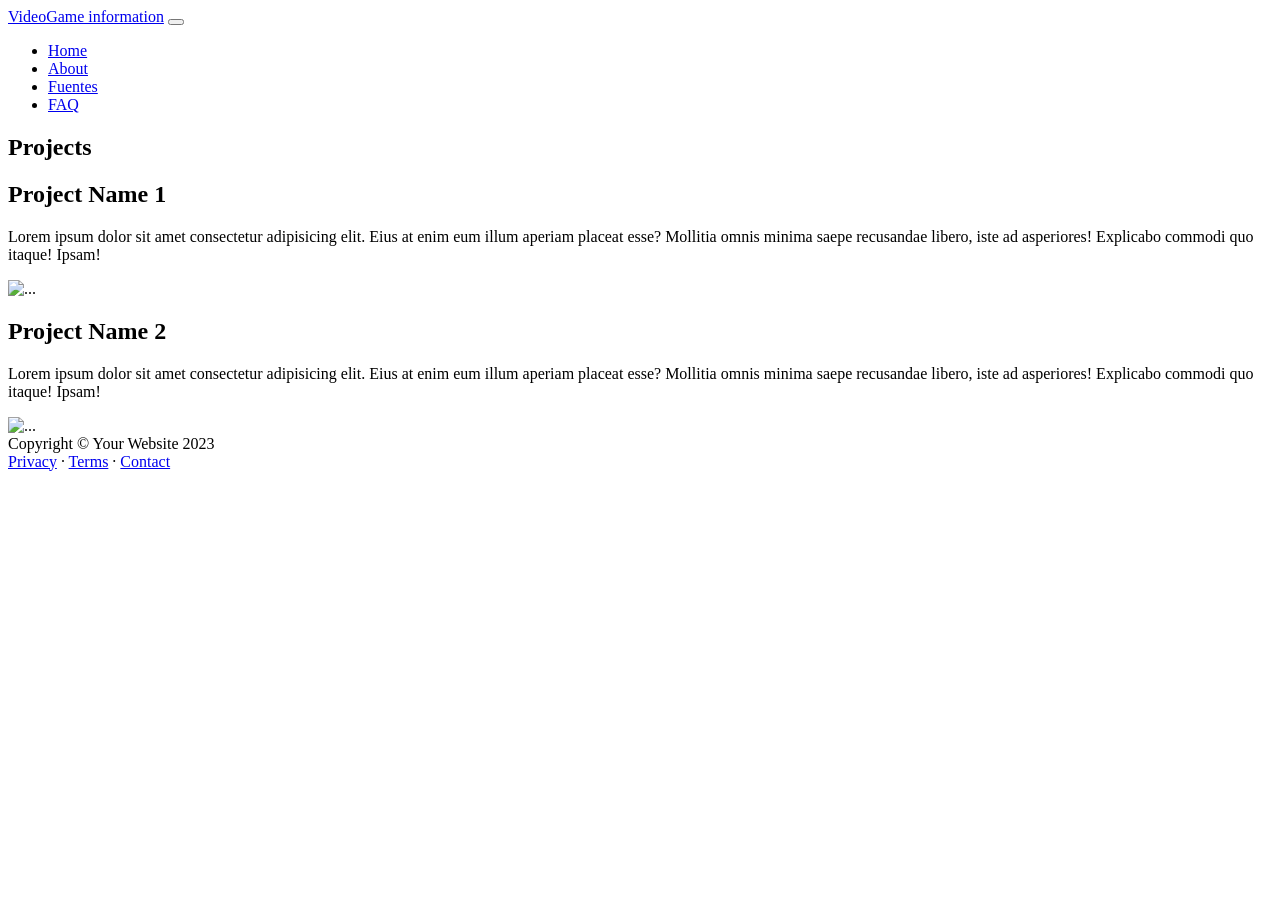
==== about.html @ bad3d862 "first commit" ====
<!DOCTYPE html>
<html lang="en">
    <head>
        <meta charset="utf-8" />
        <meta name="viewport" content="width=device-width, initial-scale=1, shrink-to-fit=no" />
        <meta name="description" content="" />
        <meta name="author" content="" />
        <title>VideoGame information | News</title>
        <!-- Favicon-->
        <link rel="icon" type="image/x-icon" href="assets/favicon.ico" />
        <!-- Custom Google font-->
        <link rel="preconnect" href="https://fonts.googleapis.com" />
        <link rel="preconnect" href="https://fonts.gstatic.com" crossorigin />
        <link href="https://fonts.googleapis.com/css2?family=Plus+Jakarta+Sans:wght@100;200;300;400;500;600;700;800;900&amp;display=swap" rel="stylesheet" />
        <!-- Bootstrap icons-->
        <link href="https://cdn.jsdelivr.net/npm/bootstrap-icons@1.8.1/font/bootstrap-icons.css" rel="stylesheet" />
        <!-- Core theme CSS (includes Bootstrap)-->
        <link href="css/styles.css" rel="stylesheet" />
    </head>
    <body class="d-flex flex-column h-100">
        <main class="flex-shrink-0">
            <!-- Navigation-->
            <nav class="navbar navbar-expand-lg navbar-light bg-white py-3">
                <div class="container px-5">
                    <a class="navbar-brand" href="index.html"><span class="fw-bolder text-primary">VideoGame information</span></a>
                    <button class="navbar-toggler" type="button" data-bs-toggle="collapse" data-bs-target="#navbarSupportedContent" aria-controls="navbarSupportedContent" aria-expanded="false" aria-label="Toggle navigation"><span class="navbar-toggler-icon"></span></button>
                    <div class="collapse navbar-collapse" id="navbarSupportedContent">
                        <ul class="navbar-nav ms-auto mb-2 mb-lg-0 small fw-bolder">
                            <li class="nav-item"><a class="nav-link" href="index.html">Home</a></li>
                            <li class="nav-item"><a class="nav-link" href="About.html">About</a></li>
                            <li class="nav-item"><a class="nav-link" href="fuentes.html">Fuentes</a></li>
                            <li class="nav-item"><a class="nav-link" href="FAQ.html">FAQ</a></li>
                        </ul>
                    </div>
                </div>
            </nav>
            <!-- Projects Section-->
            <section class="py-5">
                <div class="container px-5 mb-5">
                    <div class="text-center mb-5">
                        <h1 class="display-5 fw-bolder mb-0"><span class="text-gradient d-inline">Projects</span></h1>
                    </div>
                    <div class="row gx-5 justify-content-center">
                        <div class="col-lg-11 col-xl-9 col-xxl-8">
                            <!-- Project Card 1-->
                            <div class="card overflow-hidden shadow rounded-4 border-0 mb-5">
                                <div class="card-body p-0">
                                    <div class="d-flex align-items-center">
                                        <div class="p-5">
                                            <h2 class="fw-bolder">Project Name 1</h2>
                                            <p>Lorem ipsum dolor sit amet consectetur adipisicing elit. Eius at enim eum illum aperiam placeat esse? Mollitia omnis minima saepe recusandae libero, iste ad asperiores! Explicabo commodi quo itaque! Ipsam!</p>
                                        </div>
                                        <img class="img-fluid" src="https://dummyimage.com/300x400/343a40/6c757d" alt="..." />
                                    </div>
                                </div>
                            </div>
                            <!-- Project Card 2-->
                            <div class="card overflow-hidden shadow rounded-4 border-0">
                                <div class="card-body p-0">
                                    <div class="d-flex align-items-center">
                                        <div class="p-5">
                                            <h2 class="fw-bolder">Project Name 2</h2>
                                            <p>Lorem ipsum dolor sit amet consectetur adipisicing elit. Eius at enim eum illum aperiam placeat esse? Mollitia omnis minima saepe recusandae libero, iste ad asperiores! Explicabo commodi quo itaque! Ipsam!</p>
                                        </div>
                                        <img class="img-fluid" src="https://dummyimage.com/300x400/343a40/6c757d" alt="..." />
                                    </div>
                                </div>
                            </div>
                        </div>
                    </div>
                </div>
            </section>
        </main>
        <!-- Footer-->
        <footer class="bg-white py-4 mt-auto">
            <div class="container px-5">
                <div class="row align-items-center justify-content-between flex-column flex-sm-row">
                    <div class="col-auto"><div class="small m-0">Copyright &copy; Your Website 2023</div></div>
                    <div class="col-auto">
                        <a class="small" href="#!">Privacy</a>
                        <span class="mx-1">&middot;</span>
                        <a class="small" href="#!">Terms</a>
                        <span class="mx-1">&middot;</span>
                        <a class="small" href="#!">Contact</a>
                    </div>
                </div>
            </div>
        </footer>
        <!-- Bootstrap core JS-->
        <script src="https://cdn.jsdelivr.net/npm/bootstrap@5.2.3/dist/js/bootstrap.bundle.min.js"></script>
        <!-- Core theme JS-->
        <script src="js/scripts.js"></script>
    </body>
</html>
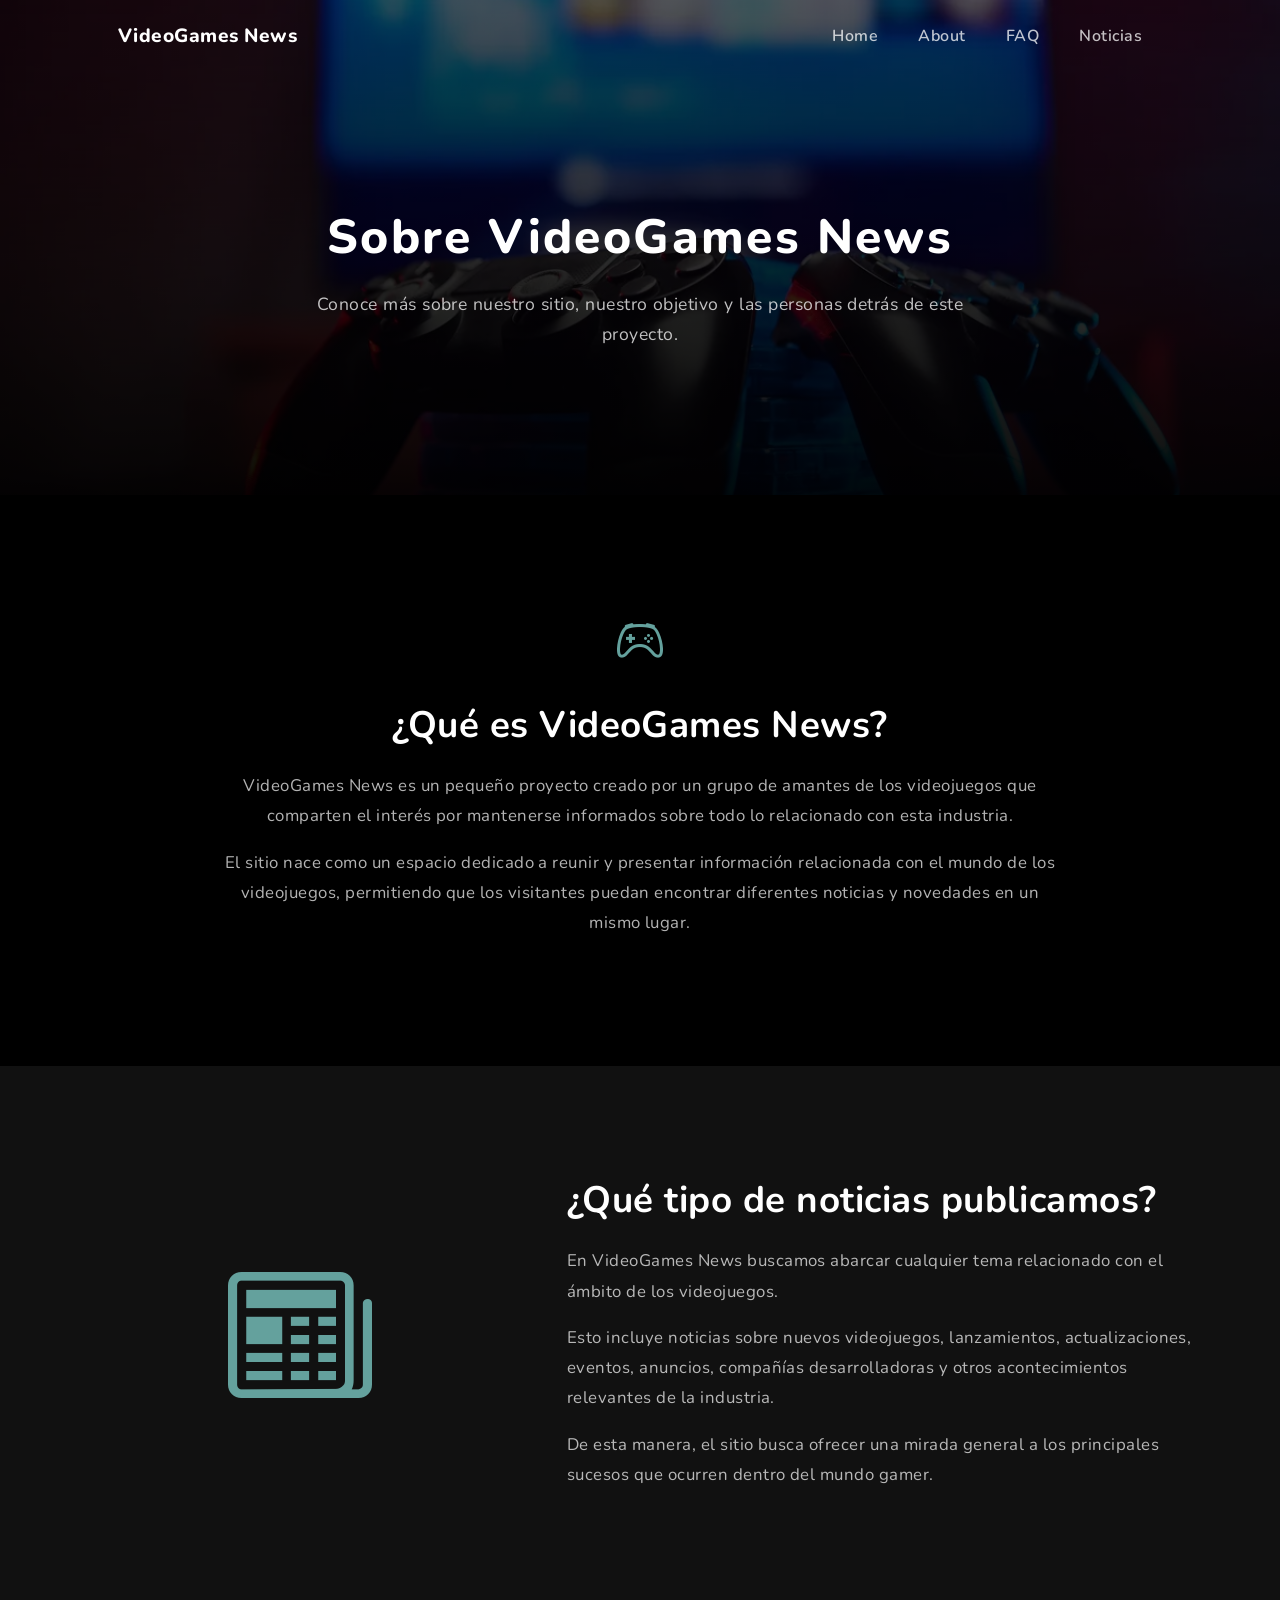
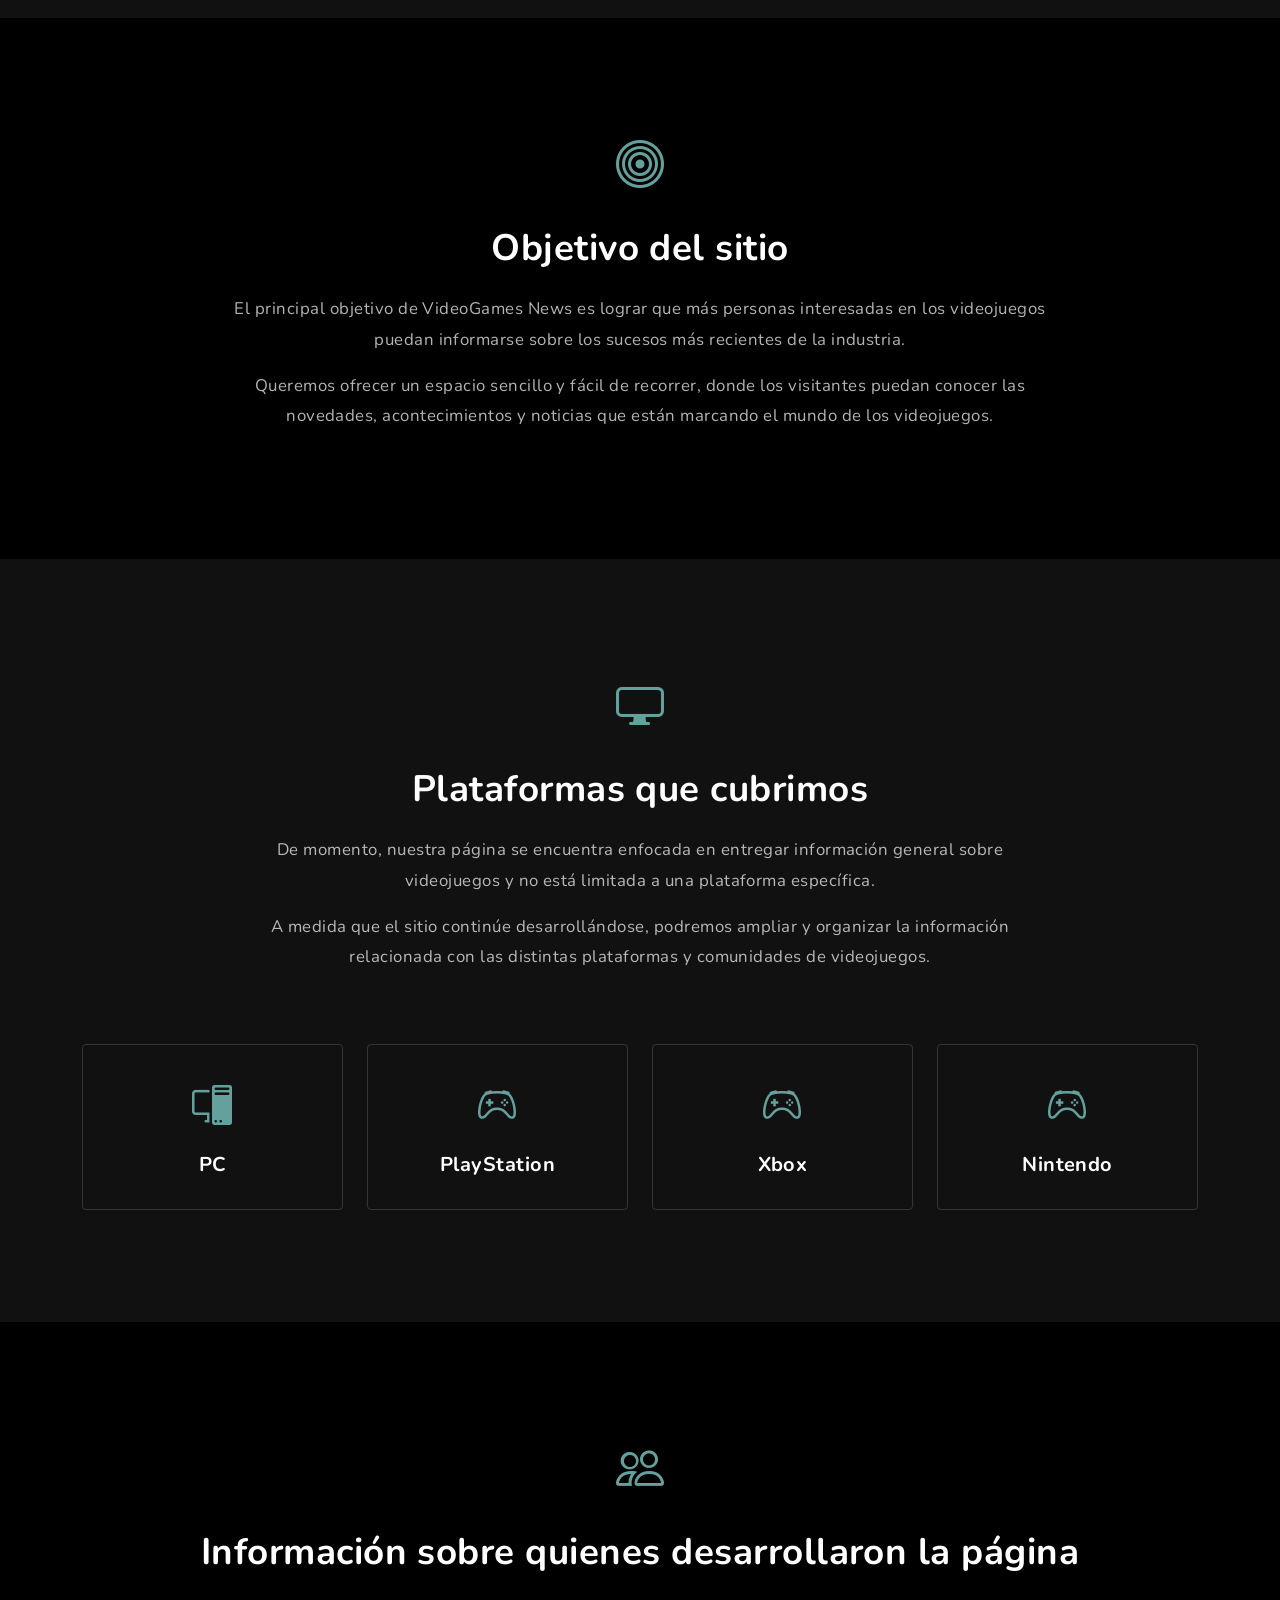
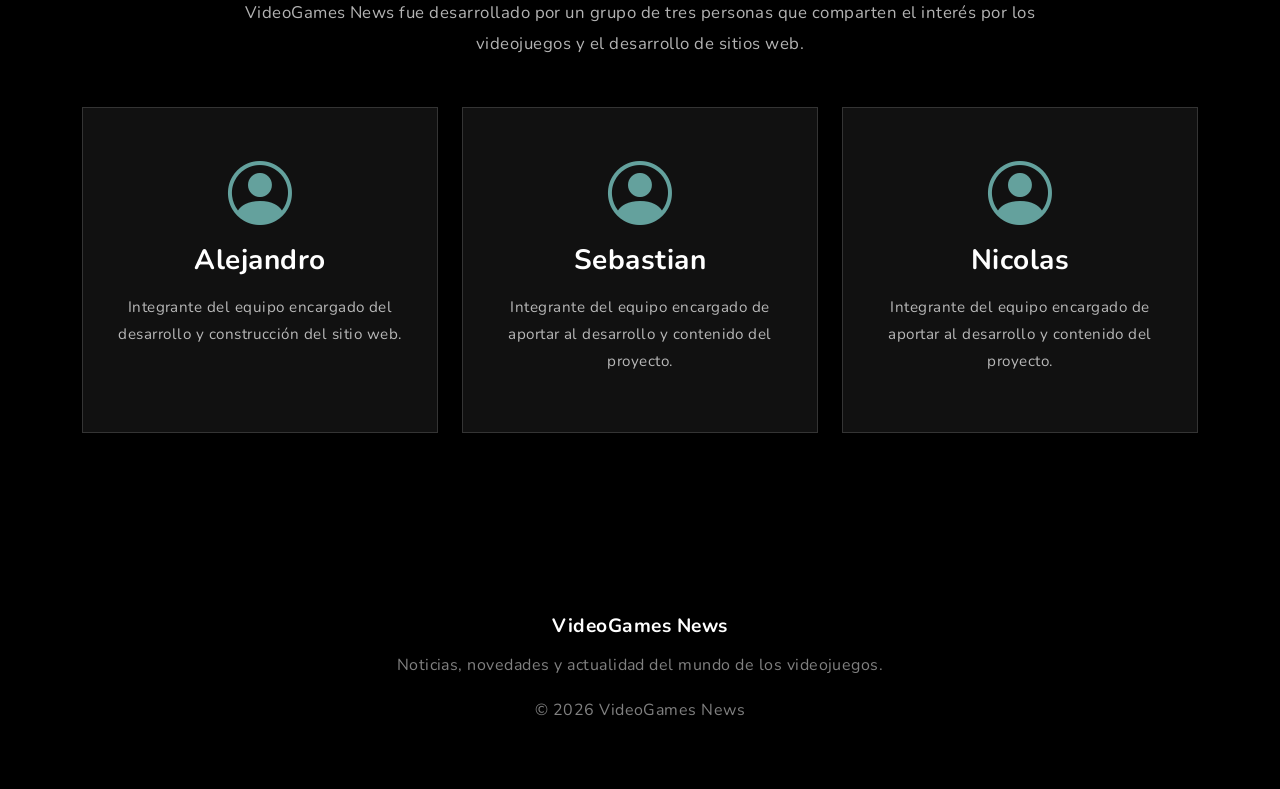
==== commit 40091c59: "wenas" ====
--- a/about.html
+++ b/about.html
@@ -1,94 +1,370 @@
 <!DOCTYPE html>
-<html lang="en">
-    <head>
-        <meta charset="utf-8" />
-        <meta name="viewport" content="width=device-width, initial-scale=1, shrink-to-fit=no" />
-        <meta name="description" content="" />
-        <meta name="author" content="" />
-        <title>VideoGame information | News</title>
-        <!-- Favicon-->
-        <link rel="icon" type="image/x-icon" href="assets/favicon.ico" />
-        <!-- Custom Google font-->
-        <link rel="preconnect" href="https://fonts.googleapis.com" />
-        <link rel="preconnect" href="https://fonts.gstatic.com" crossorigin />
-        <link href="https://fonts.googleapis.com/css2?family=Plus+Jakarta+Sans:wght@100;200;300;400;500;600;700;800;900&amp;display=swap" rel="stylesheet" />
-        <!-- Bootstrap icons-->
-        <link href="https://cdn.jsdelivr.net/npm/bootstrap-icons@1.8.1/font/bootstrap-icons.css" rel="stylesheet" />
-        <!-- Core theme CSS (includes Bootstrap)-->
-        <link href="css/styles.css" rel="stylesheet" />
-    </head>
-    <body class="d-flex flex-column h-100">
-        <main class="flex-shrink-0">
-            <!-- Navigation-->
-            <nav class="navbar navbar-expand-lg navbar-light bg-white py-3">
-                <div class="container px-5">
-                    <a class="navbar-brand" href="index.html"><span class="fw-bolder text-primary">VideoGame information</span></a>
-                    <button class="navbar-toggler" type="button" data-bs-toggle="collapse" data-bs-target="#navbarSupportedContent" aria-controls="navbarSupportedContent" aria-expanded="false" aria-label="Toggle navigation"><span class="navbar-toggler-icon"></span></button>
-                    <div class="collapse navbar-collapse" id="navbarSupportedContent">
-                        <ul class="navbar-nav ms-auto mb-2 mb-lg-0 small fw-bolder">
-                            <li class="nav-item"><a class="nav-link" href="index.html">Home</a></li>
-                            <li class="nav-item"><a class="nav-link" href="About.html">About</a></li>
-                            <li class="nav-item"><a class="nav-link" href="fuentes.html">Fuentes</a></li>
-                            <li class="nav-item"><a class="nav-link" href="FAQ.html">FAQ</a></li>
-                        </ul>
-                    </div>
-                </div>
-            </nav>
-            <!-- Projects Section-->
-            <section class="py-5">
-                <div class="container px-5 mb-5">
-                    <div class="text-center mb-5">
-                        <h1 class="display-5 fw-bolder mb-0"><span class="text-gradient d-inline">Projects</span></h1>
-                    </div>
-                    <div class="row gx-5 justify-content-center">
-                        <div class="col-lg-11 col-xl-9 col-xxl-8">
-                            <!-- Project Card 1-->
-                            <div class="card overflow-hidden shadow rounded-4 border-0 mb-5">
-                                <div class="card-body p-0">
-                                    <div class="d-flex align-items-center">
-                                        <div class="p-5">
-                                            <h2 class="fw-bolder">Project Name 1</h2>
-                                            <p>Lorem ipsum dolor sit amet consectetur adipisicing elit. Eius at enim eum illum aperiam placeat esse? Mollitia omnis minima saepe recusandae libero, iste ad asperiores! Explicabo commodi quo itaque! Ipsam!</p>
-                                        </div>
-                                        <img class="img-fluid" src="https://dummyimage.com/300x400/343a40/6c757d" alt="..." />
-                                    </div>
-                                </div>
-                            </div>
-                            <!-- Project Card 2-->
-                            <div class="card overflow-hidden shadow rounded-4 border-0">
-                                <div class="card-body p-0">
-                                    <div class="d-flex align-items-center">
-                                        <div class="p-5">
-                                            <h2 class="fw-bolder">Project Name 2</h2>
-                                            <p>Lorem ipsum dolor sit amet consectetur adipisicing elit. Eius at enim eum illum aperiam placeat esse? Mollitia omnis minima saepe recusandae libero, iste ad asperiores! Explicabo commodi quo itaque! Ipsam!</p>
-                                        </div>
-                                        <img class="img-fluid" src="https://dummyimage.com/300x400/343a40/6c757d" alt="..." />
-                                    </div>
-                                </div>
-                            </div>
-                        </div>
-                    </div>
-                </div>
-            </section>
-        </main>
-        <!-- Footer-->
-        <footer class="bg-white py-4 mt-auto">
-            <div class="container px-5">
-                <div class="row align-items-center justify-content-between flex-column flex-sm-row">
-                    <div class="col-auto"><div class="small m-0">Copyright &copy; Your Website 2023</div></div>
-                    <div class="col-auto">
-                        <a class="small" href="#!">Privacy</a>
-                        <span class="mx-1">&middot;</span>
-                        <a class="small" href="#!">Terms</a>
-                        <span class="mx-1">&middot;</span>
-                        <a class="small" href="#!">Contact</a>
-                    </div>
-                </div>
-            </div>
-        </footer>
-        <!-- Bootstrap core JS-->
-        <script src="https://cdn.jsdelivr.net/npm/bootstrap@5.2.3/dist/js/bootstrap.bundle.min.js"></script>
-        <!-- Core theme JS-->
-        <script src="js/scripts.js"></script>
-    </body>
-</html>
+<html lang="es">
+<head>
+    <meta charset="utf-8" />
+    <meta name="viewport" content="width=device-width, initial-scale=1, shrink-to-fit=no" />
+
+    <meta name="description" content="VideoGames News - Noticias, novedades y actualidad del mundo de los videojuegos." />
+    <meta name="author" content="VideoGames News" />
+
+    <title>VideoGames News</title>
+
+    <link rel="icon" type="image/x-icon" href="assets/favicon.ico" />
+
+    <!-- Google Fonts -->
+    <link href="https://fonts.googleapis.com/css2?family=Nunito:wght@400;600;700;800&display=swap" rel="stylesheet">
+
+    <!-- Bootstrap Icons -->
+    <link href="https://cdn.jsdelivr.net/npm/bootstrap-icons@1.11.3/font/bootstrap-icons.css" rel="stylesheet">
+
+    <!-- Bootstrap -->
+    <link href="https://cdn.jsdelivr.net/npm/bootstrap@5.2.3/dist/css/bootstrap.min.css" rel="stylesheet">
+
+    <!-- CSS propio -->
+    <link href="css/styles.css" rel="stylesheet" />
+</head>
+
+<body id="page-top" class="d-flex flex-column h-100">
+
+    <!-- NAVBAR -->
+    <nav class="navbar navbar-expand-lg fixed-top" id="mainNav">
+        <div class="container px-4 px-lg-5">
+
+            <a class="navbar-brand" href="index.html">
+                VideoGames News
+            </a>
+
+            <button class="navbar-toggler" 
+                    type="button" 
+                    data-bs-toggle="collapse" 
+                    data-bs-target="#navbarResponsive"
+                    aria-controls="navbarResponsive" 
+                    aria-expanded="false" 
+                    aria-label="Toggle navigation">
+                <i class="bi bi-list"></i>
+            </button>
+
+            <div class="collapse navbar-collapse" id="navbarResponsive">
+                <ul class="navbar-nav ms-auto">
+
+                    <li class="nav-item">
+                        <a class="nav-link" href="index.html">Home</a>
+                    </li>
+
+                    <li class="nav-item">
+                        <a class="nav-link" href="about.html">About</a>
+                    </li>
+
+                    <li class="nav-item">
+                        <a class="nav-link" href="faq.html">FAQ</a>
+                    </li>
+
+                    <li class="nav-item">
+                        <a class="nav-link" href="noticias.html">Noticias</a>
+                    </li>
+
+                </ul>
+            </div>
+        </div>
+    </nav>
+
+
+    <!-- ENCABEZADO -->
+    <header class="about-header">
+
+        <div class="container text-center">
+
+            <h1>Sobre VideoGames News</h1>
+
+            <p>
+                Conoce más sobre nuestro sitio, nuestro objetivo
+                y las personas detrás de este proyecto.
+            </p>
+
+        </div>
+
+    </header>
+
+
+    <!-- QUÉ ES VIDEOGAMES NEWS -->
+    <section class="about-info-section">
+
+        <div class="container">
+
+            <div class="row justify-content-center">
+
+                <div class="col-lg-9 text-center">
+
+                    <i class="bi bi-controller about-icon"></i>
+
+                    <h2>¿Qué es VideoGames News?</h2>
+
+                    <p>
+                        VideoGames News es un pequeño proyecto creado por un grupo
+                        de amantes de los videojuegos que comparten el interés por
+                        mantenerse informados sobre todo lo relacionado con esta
+                        industria.
+                    </p>
+
+                    <p>
+                        El sitio nace como un espacio dedicado a reunir y presentar
+                        información relacionada con el mundo de los videojuegos,
+                        permitiendo que los visitantes puedan encontrar diferentes
+                        noticias y novedades en un mismo lugar.
+                    </p>
+
+                </div>
+
+            </div>
+
+        </div>
+
+    </section>
+
+
+    <!-- TIPO DE NOTICIAS -->
+    <section class="about-dark-section">
+
+        <div class="container">
+
+            <div class="row align-items-center g-5">
+
+                <div class="col-lg-5 text-center">
+
+                    <i class="bi bi-newspaper about-big-icon"></i>
+
+                </div>
+
+                <div class="col-lg-7">
+
+                    <h2>¿Qué tipo de noticias publicamos?</h2>
+
+                    <p>
+                        En VideoGames News buscamos abarcar cualquier tema
+                        relacionado con el ámbito de los videojuegos.
+                    </p>
+
+                    <p>
+                        Esto incluye noticias sobre nuevos videojuegos,
+                        lanzamientos, actualizaciones, eventos, anuncios,
+                        compañías desarrolladoras y otros acontecimientos
+                        relevantes de la industria.
+                    </p>
+
+                    <p>
+                        De esta manera, el sitio busca ofrecer una mirada
+                        general a los principales sucesos que ocurren dentro
+                        del mundo gamer.
+                    </p>
+
+                </div>
+
+            </div>
+
+        </div>
+
+    </section>
+
+
+    <!-- OBJETIVO -->
+    <section class="about-info-section">
+
+        <div class="container">
+
+            <div class="row justify-content-center">
+
+                <div class="col-lg-9 text-center">
+
+                    <i class="bi bi-bullseye about-icon"></i>
+
+                    <h2>Objetivo del sitio</h2>
+
+                    <p>
+                        El principal objetivo de VideoGames News es lograr que
+                        más personas interesadas en los videojuegos puedan
+                        informarse sobre los sucesos más recientes de la industria.
+                    </p>
+
+                    <p>
+                        Queremos ofrecer un espacio sencillo y fácil de recorrer,
+                        donde los visitantes puedan conocer las novedades,
+                        acontecimientos y noticias que están marcando el mundo
+                        de los videojuegos.
+                    </p>
+
+                </div>
+
+            </div>
+
+        </div>
+
+    </section>
+
+
+    <!-- PLATAFORMAS -->
+    <section class="about-dark-section">
+
+        <div class="container text-center">
+
+            <i class="bi bi-display about-icon"></i>
+
+            <h2>Plataformas que cubrimos</h2>
+
+            <p class="about-platform-text">
+                De momento, nuestra página se encuentra enfocada en entregar
+                información general sobre videojuegos y no está limitada a una
+                plataforma específica.
+            </p>
+
+            <p class="about-platform-text">
+                A medida que el sitio continúe desarrollándose, podremos ampliar
+                y organizar la información relacionada con las distintas
+                plataformas y comunidades de videojuegos.
+            </p>
+
+            <div class="row mt-5 g-4">
+
+                <div class="col-md-3">
+                    <div class="platform-box">
+                        <i class="bi bi-pc-display"></i>
+                        <h5>PC</h5>
+                    </div>
+                </div>
+
+                <div class="col-md-3">
+                    <div class="platform-box">
+                        <i class="bi bi-controller"></i>
+                        <h5>PlayStation</h5>
+                    </div>
+                </div>
+
+                <div class="col-md-3">
+                    <div class="platform-box">
+                        <i class="bi bi-controller"></i>
+                        <h5>Xbox</h5>
+                    </div>
+                </div>
+
+                <div class="col-md-3">
+                    <div class="platform-box">
+                        <i class="bi bi-controller"></i>
+                        <h5>Nintendo</h5>
+                    </div>
+                </div>
+
+            </div>
+
+        </div>
+
+    </section>
+
+
+    <!-- DESARROLLADORES -->
+    <section class="about-team-section">
+
+        <div class="container text-center">
+
+            <i class="bi bi-people about-icon"></i>
+
+            <h2>Información sobre quienes desarrollaron la página</h2>
+
+            <p class="team-description">
+                VideoGames News fue desarrollado por un grupo de tres personas
+                que comparten el interés por los videojuegos y el desarrollo
+                de sitios web.
+            </p>
+
+            <div class="row justify-content-center g-4 mt-4">
+
+                <!-- ALEJANDRO -->
+                <div class="col-md-4">
+
+                    <div class="team-card">
+
+                        <i class="bi bi-person-circle"></i>
+
+                        <h3>Alejandro</h3>
+
+                        <p>
+                            Integrante del equipo encargado del desarrollo
+                            y construcción del sitio web.
+                        </p>
+
+                    </div>
+
+                </div>
+
+
+                <!-- SEBASTIAN -->
+                <div class="col-md-4">
+
+                    <div class="team-card">
+
+                        <i class="bi bi-person-circle"></i>
+
+                        <h3>Sebastian</h3>
+
+                        <p>
+                            Integrante del equipo encargado de aportar
+                            al desarrollo y contenido del proyecto.
+                        </p>
+
+                    </div>
+
+                </div>
+
+
+                <!-- NICOLAS -->
+                <div class="col-md-4">
+
+                    <div class="team-card">
+
+                        <i class="bi bi-person-circle"></i>
+
+                        <h3>Nicolas</h3>
+
+                        <p>
+                            Integrante del equipo encargado de aportar
+                            al desarrollo y contenido del proyecto.
+                        </p>
+
+                    </div>
+
+                </div>
+
+            </div>
+
+        </div>
+
+    </section>
+
+
+    <!-- FOOTER -->
+    <footer class="footer text-center">
+
+        <div class="container">
+
+            <strong>VideoGames News</strong>
+
+            <p class="text-white-50 mb-0 mt-2">
+                Noticias, novedades y actualidad del mundo de los videojuegos.
+            </p>
+
+            <p class="text-white-50 mt-3 mb-0">
+                © 2026 VideoGames News
+            </p>
+
+        </div>
+
+    </footer>
+
+
+    <!-- Bootstrap JS -->
+    <script src="https://cdn.jsdelivr.net/npm/bootstrap@5.2.3/dist/js/bootstrap.bundle.min.js"></script>
+
+    <!-- JavaScript propio -->
+    <script src="js/scripts.js"></script>
+
+</body>
+
+</html>
--- a/css/styles.css
+++ b/css/styles.css
@@ -0,0 +1,891 @@
+/* =========================================
+   VIDEOGAMES NEWS - ESTILOS PRINCIPALES
+   ========================================= */
+
+
+/* ---------- CONFIGURACIÓN GENERAL ---------- */
+
+html {
+    scroll-padding-top: 4.5rem;
+}
+
+body {
+    margin: 0;
+    font-family: "Nunito", sans-serif;
+    letter-spacing: 0.03em;
+    background-color: #000;
+}
+
+h1,
+h2,
+h3,
+h4,
+h5,
+h6 {
+    font-weight: 700;
+}
+
+a {
+    text-decoration: none;
+}
+
+
+/* =========================================
+   NAVBAR
+   ========================================= */
+
+#mainNav {
+    min-height: 3.5rem;
+    background-color: rgba(0, 0, 0, 0.9);
+    transition: background-color 0.3s ease-in-out;
+}
+
+#mainNav .navbar-brand {
+    color: #fff;
+    font-weight: 800;
+    font-size: 1.2rem;
+}
+
+#mainNav .navbar-toggler {
+    padding: 0.75rem;
+    color: #fff;
+    border: 1px solid rgba(255, 255, 255, 0.5);
+}
+
+#mainNav .navbar-toggler:focus {
+    outline: none;
+    box-shadow: none;
+}
+
+#mainNav .nav-link {
+    color: rgba(255, 255, 255, 0.75);
+    font-weight: 600;
+    padding: 1rem;
+    transition: color 0.2s ease-in-out;
+}
+
+#mainNav .nav-link:hover {
+    color: #fff;
+}
+
+#mainNav .nav-link.active {
+    color: #fff;
+}
+
+
+/* Navbar en pantallas grandes */
+
+@media (min-width: 992px) {
+
+    #mainNav {
+        padding-top: 0;
+        padding-bottom: 0;
+        background-color: transparent;
+    }
+
+    #mainNav .navbar-brand {
+        padding: 0.5rem 0;
+    }
+
+    #mainNav .nav-link {
+        padding: 1.5rem 1.25rem;
+    }
+
+    #mainNav.navbar-shrink {
+        background-color: #000;
+    }
+
+}
+
+
+/* =========================================
+   PORTADA / HERO
+   ========================================= */
+
+.masthead {
+    position: relative;
+    width: 100%;
+    min-height: 100vh;
+
+    display: flex;
+    align-items: center;
+    justify-content: center;
+
+    background:
+        linear-gradient(
+            to bottom,
+            rgba(0, 0, 0, 0.2) 0%,
+            rgba(0, 0, 0, 0.6) 70%,
+            #000 100%
+        ),
+        url("../assets/img/bg-masthead.jpg");
+
+    background-position: center;
+    background-repeat: no-repeat;
+    background-size: cover;
+}
+
+.masthead h1 {
+    font-size: 3rem;
+    line-height: 1.2;
+    letter-spacing: 0.35rem;
+    color: #fff;
+    font-weight: 800;
+}
+
+.masthead h2 {
+    max-width: 40rem;
+    font-size: 1.1rem;
+    line-height: 1.6;
+}
+
+@media (min-width: 768px) {
+
+    .masthead h1 {
+        font-size: 4.5rem;
+    }
+
+}
+
+@media (min-width: 992px) {
+
+    .masthead h1 {
+        font-size: 6rem;
+        letter-spacing: 0.6rem;
+    }
+
+    .masthead h2 {
+        font-size: 1.25rem;
+    }
+
+}
+
+
+/* =========================================
+   BOTONES
+   ========================================= */
+
+.btn {
+    padding: 1rem 1.8rem;
+    border: none;
+    border-radius: 0.25rem;
+
+    font-size: 0.85rem;
+    font-weight: 700;
+
+    text-transform: uppercase;
+    letter-spacing: 0.12rem;
+
+    box-shadow: 0 0.2rem 0.4rem rgba(0, 0, 0, 0.2);
+
+    transition: all 0.2s ease-in-out;
+}
+
+.btn:hover {
+    transform: translateY(-2px);
+}
+
+
+/* Color principal */
+
+.btn-primary {
+    background-color: #64a19d;
+    border-color: #64a19d;
+}
+
+.btn-primary:hover {
+    background-color: #4f8582;
+    border-color: #4f8582;
+}
+
+
+/* =========================================
+   SECCIÓN PRESENTACIÓN
+   ========================================= */
+
+.about-section {
+    padding: 8rem 0 6rem;
+
+    background:
+        linear-gradient(
+            to bottom,
+            #000 0%,
+            rgba(0, 0, 0, 0.95) 70%,
+            rgba(0, 0, 0, 0.85) 100%
+        );
+}
+
+.about-section h2 {
+    color: #fff;
+    font-size: 2rem;
+    margin-bottom: 1.5rem;
+}
+
+.about-section p {
+    margin-bottom: 0;
+    font-size: 1.05rem;
+    line-height: 1.8;
+}
+
+
+/* =========================================
+   SECCIÓN DE NOTICIAS
+   ========================================= */
+
+.projects-section {
+    position: relative;
+    padding: 7rem 0;
+
+    background:
+        linear-gradient(
+            rgba(0, 0, 0, 0.78),
+            rgba(0, 0, 0, 0.88)
+        ),
+        url("../assets/img/bg-noticias.jpg");
+
+    background-position: center;
+    background-repeat: no-repeat;
+    background-size: cover;
+    background-attachment: fixed;
+}
+
+.projects-section .section-title {
+    color: #fff;
+}
+
+
+.projects-section .text-muted {
+    color: rgba(255, 255, 255, 0.7) !important;
+}
+
+
+/* Tarjetas de noticias */
+
+.projects-section .project-text {
+    padding: 2.5rem;
+}
+
+.projects-section h4 {
+    font-size: 1.5rem;
+    margin-bottom: 1rem;
+}
+
+.projects-section p {
+    line-height: 1.7;
+}
+
+
+/* Imágenes de noticias */
+
+.projects-section img {
+    width: 100%;
+    height: 100%;
+    object-fit: cover;
+}
+
+
+/* En pantallas grandes */
+
+@media (min-width: 992px) {
+
+    .projects-section .project-text {
+        padding: 4rem;
+    }
+
+}
+
+
+/* =========================================
+   FOOTER
+   ========================================= */
+
+.footer {
+    padding: 4rem 0;
+    background-color: #000;
+}
+
+.footer strong {
+    color: #fff;
+    font-size: 1.2rem;
+}
+
+.footer {
+    line-height: 1.8;
+}
+
+
+/* =========================================
+   RESPONSIVE
+   ========================================= */
+
+@media (max-width: 767px) {
+
+    .masthead {
+        min-height: 90vh;
+    }
+
+    .masthead h1 {
+        font-size: 2.5rem;
+        letter-spacing: 0.2rem;
+    }
+
+    .masthead h2 {
+        font-size: 1rem;
+        padding: 0 1rem;
+    }
+
+    .about-section {
+        padding: 6rem 1rem 4rem;
+    }
+
+    .projects-section {
+        padding: 5rem 1rem;
+    }
+
+    .projects-section .project-text {
+        padding: 2rem;
+    }
+
+}
+/* =========================================
+   CATEGORÍAS
+   ========================================= */
+
+.categories-section {
+    padding: 7rem 0;
+    background-color: #111;
+    color: #fff;
+}
+
+.categories-section h2 {
+    font-size: 2.3rem;
+    margin-bottom: 1rem;
+}
+
+.categories-section p {
+    color: rgba(255, 255, 255, 0.6);
+}
+
+.category-item {
+    padding: 2rem 1rem;
+    border: 1px solid rgba(255, 255, 255, 0.15);
+    border-radius: 0.25rem;
+    transition: all 0.3s ease;
+}
+
+.category-item:hover {
+    transform: translateY(-5px);
+    background-color: rgba(255, 255, 255, 0.05);
+}
+
+.category-item i {
+    display: block;
+    font-size: 2.5rem;
+    margin-bottom: 1rem;
+}
+
+.category-item h5 {
+    margin: 0;
+    font-size: 1.1rem;
+}
+
+/* =========================================
+   ABOUT
+   ========================================= */
+
+.about-header {
+    min-height: 55vh;
+    padding-top: 9rem;
+    padding-bottom: 5rem;
+
+    display: flex;
+    align-items: center;
+    justify-content: center;
+
+    background:
+        linear-gradient(
+            rgba(0, 0, 0, 0.65),
+            rgba(0, 0, 0, 0.95)
+        ),
+        url("../assets/img/bg-masthead.jpg");
+
+    background-position: center;
+    background-size: cover;
+    background-repeat: no-repeat;
+
+    color: #fff;
+}
+
+.about-header h1 {
+    font-size: 3rem;
+    font-weight: 800;
+    letter-spacing: 0.15rem;
+    margin-bottom: 1.5rem;
+}
+
+.about-header p {
+    max-width: 700px;
+    margin: 0 auto;
+    color: rgba(255, 255, 255, 0.75);
+    font-size: 1.1rem;
+    line-height: 1.7;
+}
+
+
+/* SECCIONES CLARAS */
+
+.about-info-section {
+    padding: 7rem 0;
+    background-color: #000;
+    color: #fff;
+}
+
+.about-info-section h2,
+.about-dark-section h2,
+.about-team-section h2 {
+    font-size: 2.3rem;
+    margin-bottom: 1.5rem;
+    font-weight: 700;
+}
+
+.about-info-section p,
+.about-dark-section p,
+.about-team-section p {
+    color: rgba(255, 255, 255, 0.7);
+    line-height: 1.8;
+    font-size: 1.05rem;
+}
+
+
+/* ICONOS GRANDES */
+
+.about-icon {
+    display: inline-block;
+    font-size: 3rem;
+    margin-bottom: 1.5rem;
+    color: #64a19d;
+}
+
+.about-big-icon {
+    font-size: 9rem;
+    color: #64a19d;
+}
+
+
+/* SECCIONES OSCURAS */
+
+.about-dark-section {
+    padding: 7rem 0;
+    background-color: #111;
+    color: #fff;
+}
+
+
+/* PLATAFORMAS */
+
+.about-platform-text {
+    max-width: 800px;
+    margin-left: auto;
+    margin-right: auto;
+}
+
+.platform-box {
+    padding: 2rem 1rem;
+
+    border: 1px solid rgba(255, 255, 255, 0.15);
+    border-radius: 0.25rem;
+
+    transition: all 0.3s ease;
+}
+
+.platform-box:hover {
+    transform: translateY(-5px);
+    background-color: rgba(255, 255, 255, 0.05);
+}
+
+.platform-box i {
+    display: block;
+    font-size: 2.5rem;
+    margin-bottom: 1rem;
+    color: #64a19d;
+}
+
+.platform-box h5 {
+    margin: 0;
+}
+
+
+/* EQUIPO */
+
+.about-team-section {
+    padding: 7rem 0;
+    background-color: #000;
+    color: #fff;
+}
+
+.team-description {
+    max-width: 800px;
+    margin: 0 auto;
+}
+
+.team-card {
+    height: 100%;
+    padding: 2.5rem 2rem;
+
+    border: 1px solid rgba(255, 255, 255, 0.15);
+    background-color: #111;
+
+    transition: all 0.3s ease;
+}
+
+.team-card:hover {
+    transform: translateY(-5px);
+    border-color: rgba(100, 161, 157, 0.6);
+}
+
+.team-card > i {
+    font-size: 4rem;
+    color: #64a19d;
+    margin-bottom: 1.5rem;
+}
+
+.team-card h3 {
+    margin-bottom: 1rem;
+}
+
+.team-card p {
+    font-size: 0.95rem;
+}
+
+
+/* RESPONSIVE ABOUT */
+
+@media (max-width: 767px) {
+
+    .about-header {
+        min-height: 50vh;
+        padding-top: 8rem;
+    }
+
+    .about-header h1 {
+        font-size: 2.3rem;
+    }
+
+    .about-info-section,
+    .about-dark-section,
+    .about-team-section {
+        padding: 5rem 1rem;
+    }
+
+    .about-big-icon {
+        font-size: 6rem;
+    }
+
+}
+
+/* =========================================
+   NOTICIAS
+   ========================================= */
+
+.news-header {
+    min-height: 55vh;
+    padding-top: 9rem;
+    padding-bottom: 5rem;
+
+    display: flex;
+    align-items: center;
+    justify-content: center;
+
+    background:
+        linear-gradient(
+            rgba(0, 0, 0, 0.6),
+            rgba(0, 0, 0, 0.95)
+        ),
+        url("../assets/img/bg-noticias.jpg");
+
+    background-position: center;
+    background-size: cover;
+    background-repeat: no-repeat;
+
+    color: #fff;
+}
+
+.news-header h1 {
+    font-size: 3.5rem;
+    font-weight: 800;
+    letter-spacing: 0.15rem;
+    margin-bottom: 1.5rem;
+}
+
+.news-header p {
+    max-width: 700px;
+    margin: 0 auto;
+
+    color: rgba(255, 255, 255, 0.75);
+
+    font-size: 1.1rem;
+    line-height: 1.7;
+}
+
+
+/* CATEGORÍAS */
+
+.news-categories {
+    padding: 5rem 0;
+
+    background-color: #000;
+    color: #fff;
+}
+
+.news-categories h2 {
+    font-size: 2.3rem;
+    margin-bottom: 1rem;
+}
+
+.news-categories > .container > p {
+    color: rgba(255, 255, 255, 0.65);
+}
+
+
+/* BOTONES DE FILTRO */
+
+.category-buttons {
+    display: flex;
+    flex-wrap: wrap;
+    justify-content: center;
+    gap: 0.75rem;
+}
+
+.news-filter {
+    padding: 0.8rem 1.4rem;
+
+    border: 1px solid rgba(255, 255, 255, 0.2);
+    border-radius: 0.25rem;
+
+    background-color: transparent;
+    color: rgba(255, 255, 255, 0.75);
+
+    font-family: "Nunito", sans-serif;
+    font-weight: 700;
+
+    transition: all 0.2s ease;
+}
+
+.news-filter:hover,
+.news-filter.active {
+    background-color: #64a19d;
+    border-color: #64a19d;
+    color: #fff;
+}
+
+
+/* CONTENEDOR DE NOTICIAS */
+
+.news-section {
+    padding: 6rem 0;
+
+    background-color: #111;
+}
+
+
+/* TARJETA */
+
+.news-card {
+    height: 100%;
+
+    overflow: hidden;
+
+    background-color: #181818;
+
+    border: 1px solid rgba(255, 255, 255, 0.1);
+
+    transition: transform 0.3s ease,
+                border-color 0.3s ease;
+}
+
+.news-card:hover {
+    transform: translateY(-6px);
+
+    border-color: rgba(100, 161, 157, 0.6);
+}
+
+
+/* IMAGEN */
+
+.news-card img {
+    width: 100%;
+    height: 220px;
+
+    object-fit: cover;
+
+    display: block;
+}
+
+
+/* CONTENIDO */
+
+.news-card-body {
+    padding: 2rem;
+    color: #fff;
+}
+
+.news-category {
+    display: inline-block;
+
+    margin-bottom: 1rem;
+
+    color: #64a19d;
+
+    font-size: 0.75rem;
+    font-weight: 800;
+
+    letter-spacing: 0.12rem;
+}
+
+.news-card h3 {
+    font-size: 1.35rem;
+    line-height: 1.4;
+
+    margin-bottom: 0.75rem;
+}
+
+.news-date {
+    color: rgba(255, 255, 255, 0.45) !important;
+
+    font-size: 0.85rem !important;
+
+    margin-bottom: 1rem;
+}
+
+.news-card-body p {
+    color: rgba(255, 255, 255, 0.65);
+
+    line-height: 1.7;
+}
+
+
+/* BOTÓN LEER MÁS */
+
+.news-button {
+    display: inline-block;
+
+    margin-top: 0.75rem;
+
+    color: #64a19d;
+
+    font-weight: 700;
+
+    transition: color 0.2s ease;
+}
+
+.news-button:hover {
+    color: #fff;
+}
+
+
+/* RESPONSIVE */
+
+@media (max-width: 767px) {
+
+    .news-header {
+        min-height: 50vh;
+        padding-top: 8rem;
+    }
+
+    .news-header h1 {
+        font-size: 2.5rem;
+    }
+
+    .news-header p {
+        font-size: 1rem;
+        padding: 0 1rem;
+    }
+
+    .news-categories,
+    .news-section {
+        padding: 5rem 1rem;
+    }
+
+    .news-card img {
+        height: 200px;
+    }
+
+}
+
+/* =========================================
+   MODAL DE NOTICIAS
+   ========================================= */
+
+.news-modal {
+    background-color: #181818;
+    color: #fff;
+
+    border: 1px solid rgba(255, 255, 255, 0.15);
+    border-radius: 0.25rem;
+}
+
+.news-modal .modal-header {
+    padding: 1.5rem 2rem;
+
+    border-bottom: 1px solid rgba(255, 255, 255, 0.1);
+}
+
+.news-modal .modal-title {
+    font-size: 1.8rem;
+    font-weight: 800;
+}
+
+.news-modal .modal-body {
+    padding: 2rem;
+}
+
+.news-modal-category {
+    display: inline-block;
+
+    margin-bottom: 0.5rem;
+
+    color: #64a19d;
+
+    font-size: 0.8rem;
+    font-weight: 800;
+
+    letter-spacing: 0.12rem;
+}
+
+.news-modal-date {
+    color: rgba(255, 255, 255, 0.45) !important;
+
+    font-size: 0.9rem !important;
+}
+
+.news-modal #newsModalText {
+    color: rgba(255, 255, 255, 0.75);
+
+    line-height: 1.8;
+
+    font-size: 1.05rem;
+}
+
+.news-modal .modal-footer {
+    border-top: 1px solid rgba(255, 255, 255, 0.1);
+}
+
+.news-modal-close {
+    padding: 0.7rem 1.4rem;
+
+    border: 1px solid rgba(255, 255, 255, 0.2);
+    border-radius: 0.25rem;
+
+    background-color: transparent;
+    color: #fff;
+
+    font-family: "Nunito", sans-serif;
+    font-weight: 700;
+
+    transition: all 0.2s ease;
+}
+
+.news-modal-close:hover {
+    background-color: #64a19d;
+    border-color: #64a19d;
+}
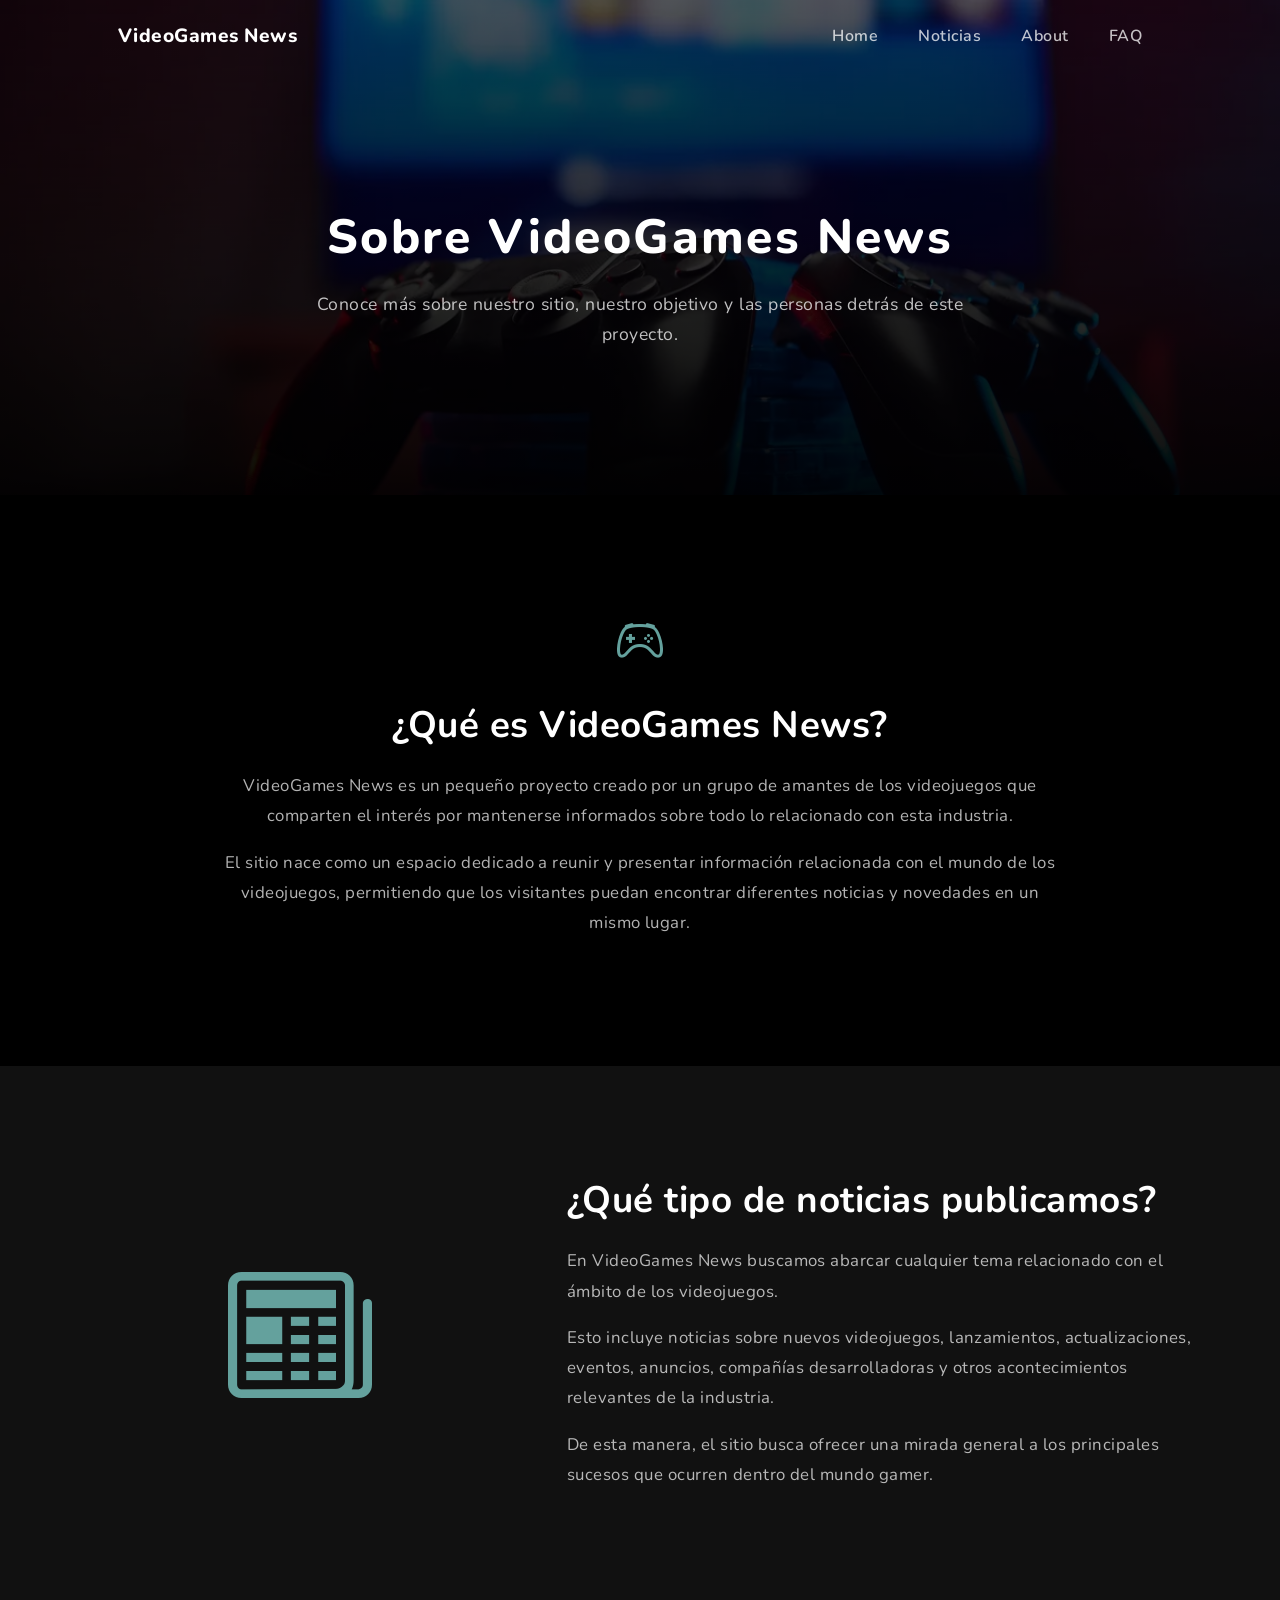
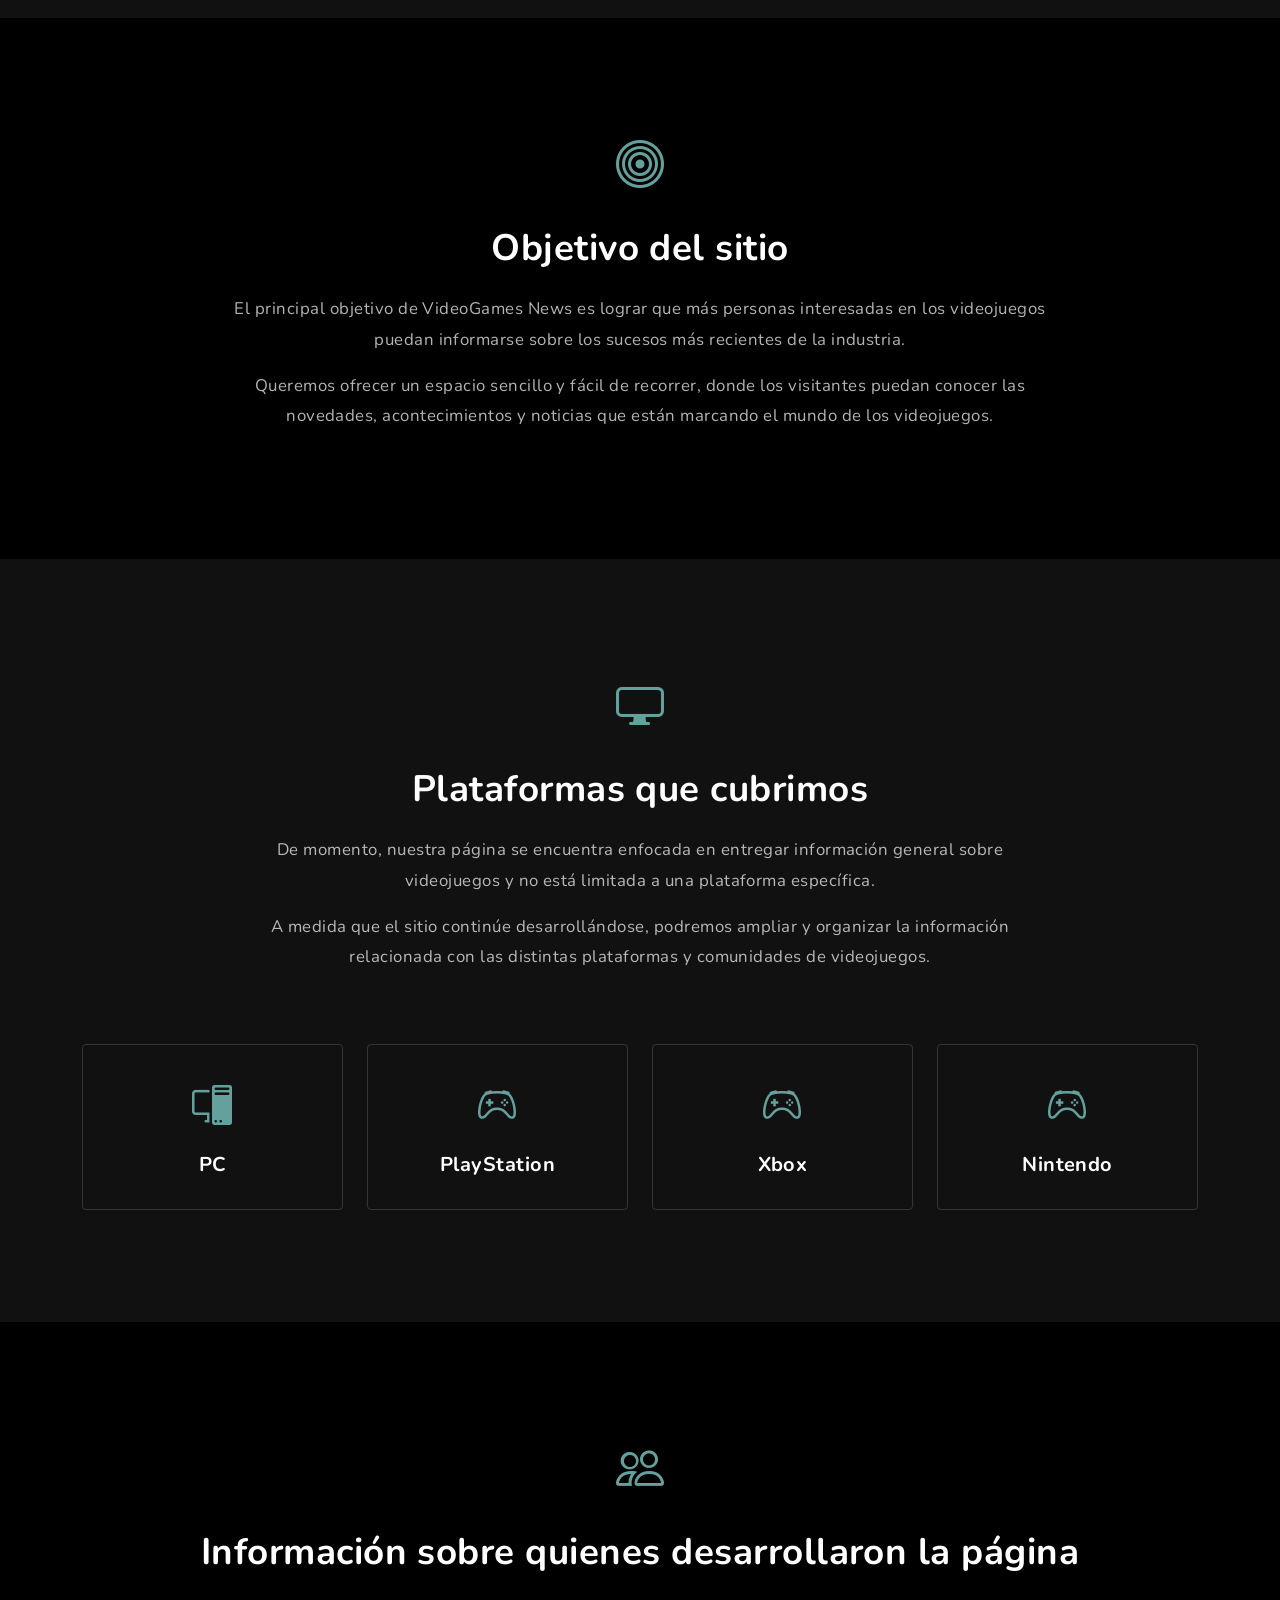
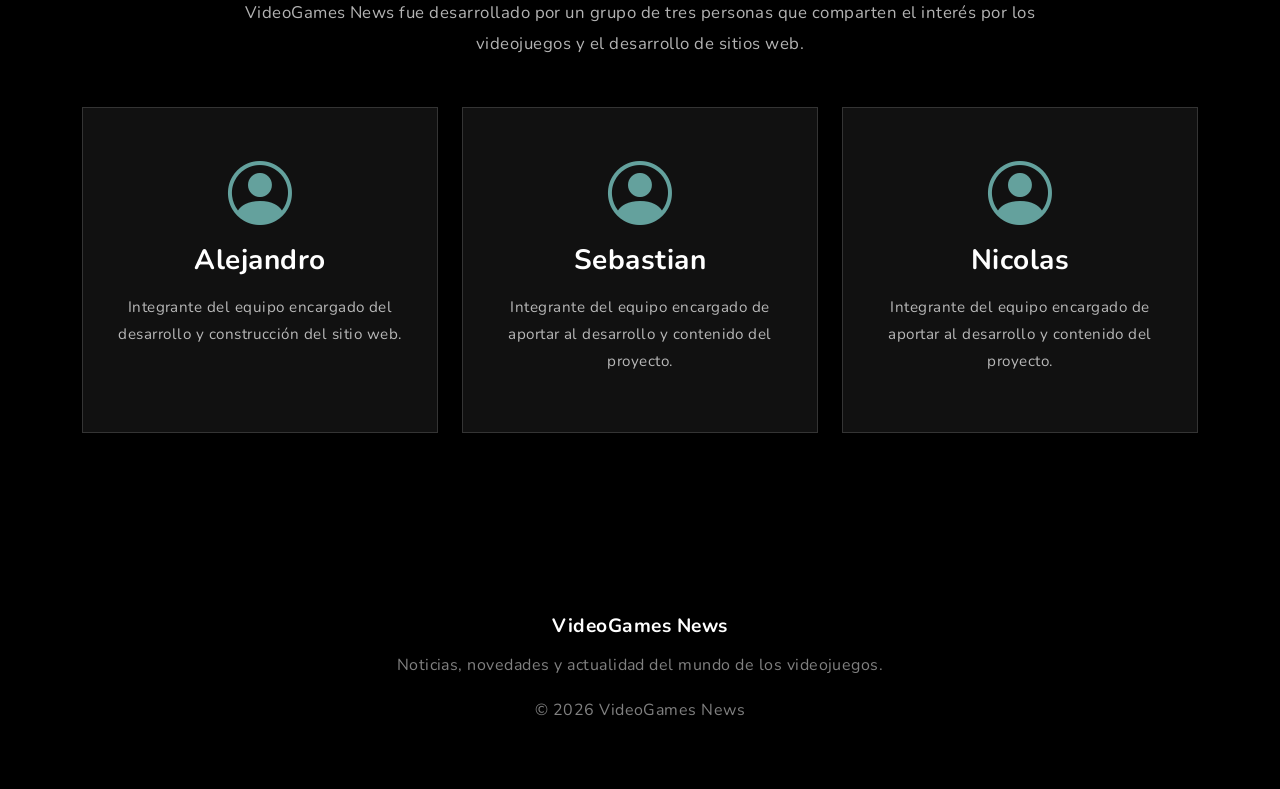
==== commit a5ef67cd: "Cambio orden menu" ====
--- a/about.html
+++ b/about.html
@@ -1,10 +1,12 @@
 <!DOCTYPE html>
 <html lang="es">
+
 <head>
     <meta charset="utf-8" />
     <meta name="viewport" content="width=device-width, initial-scale=1, shrink-to-fit=no" />
 
-    <meta name="description" content="VideoGames News - Noticias, novedades y actualidad del mundo de los videojuegos." />
+    <meta name="description"
+        content="VideoGames News - Noticias, novedades y actualidad del mundo de los videojuegos." />
     <meta name="author" content="VideoGames News" />
 
     <title>VideoGames News</title>
@@ -34,13 +36,8 @@
                 VideoGames News
             </a>
 
-            <button class="navbar-toggler" 
-                    type="button" 
-                    data-bs-toggle="collapse" 
-                    data-bs-target="#navbarResponsive"
-                    aria-controls="navbarResponsive" 
-                    aria-expanded="false" 
-                    aria-label="Toggle navigation">
+            <button class="navbar-toggler" type="button" data-bs-toggle="collapse" data-bs-target="#navbarResponsive"
+                aria-controls="navbarResponsive" aria-expanded="false" aria-label="Toggle navigation">
                 <i class="bi bi-list"></i>
             </button>
 
@@ -52,15 +49,15 @@
                     </li>
 
                     <li class="nav-item">
+                        <a class="nav-link" href="noticias.html">Noticias</a>
+                    </li>
+
+                    <li class="nav-item">
                         <a class="nav-link" href="about.html">About</a>
                     </li>
 
                     <li class="nav-item">
                         <a class="nav-link" href="faq.html">FAQ</a>
-                    </li>
-
-                    <li class="nav-item">
-                        <a class="nav-link" href="noticias.html">Noticias</a>
                     </li>
 
                 </ul>
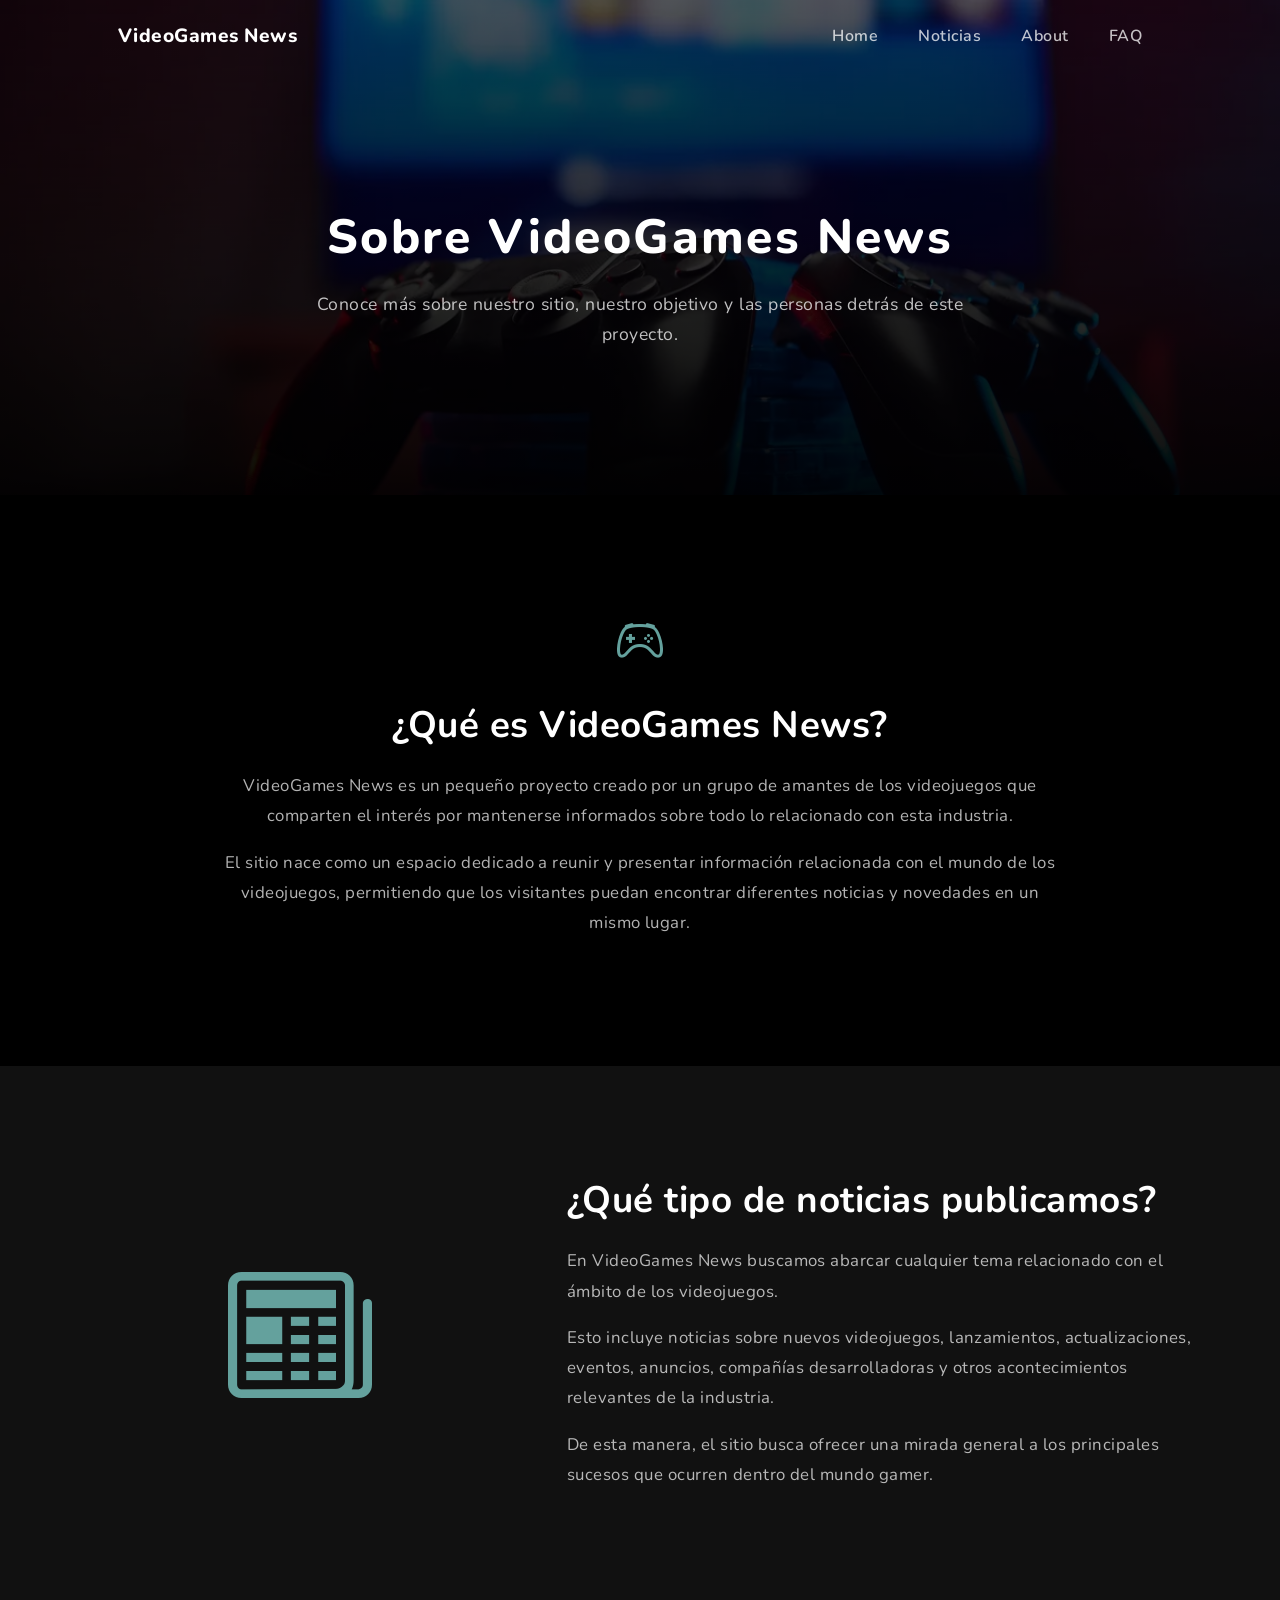
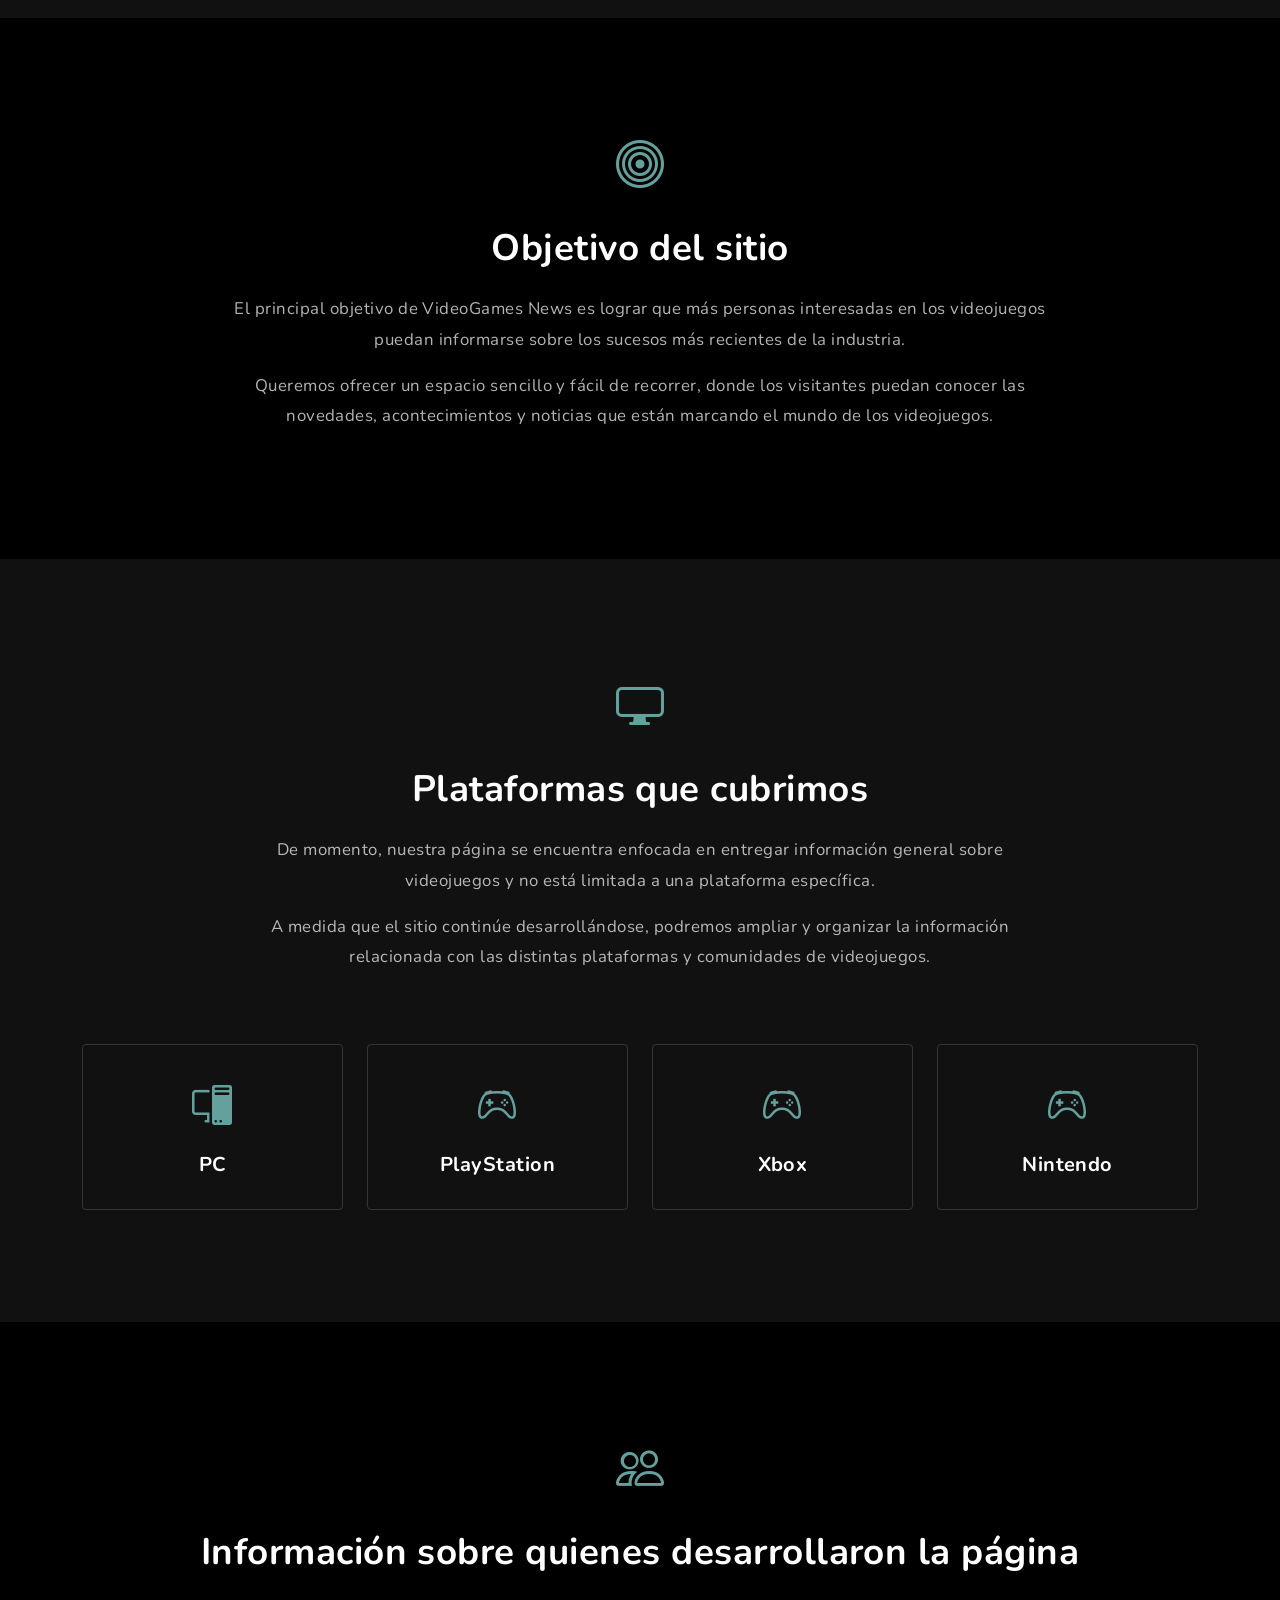
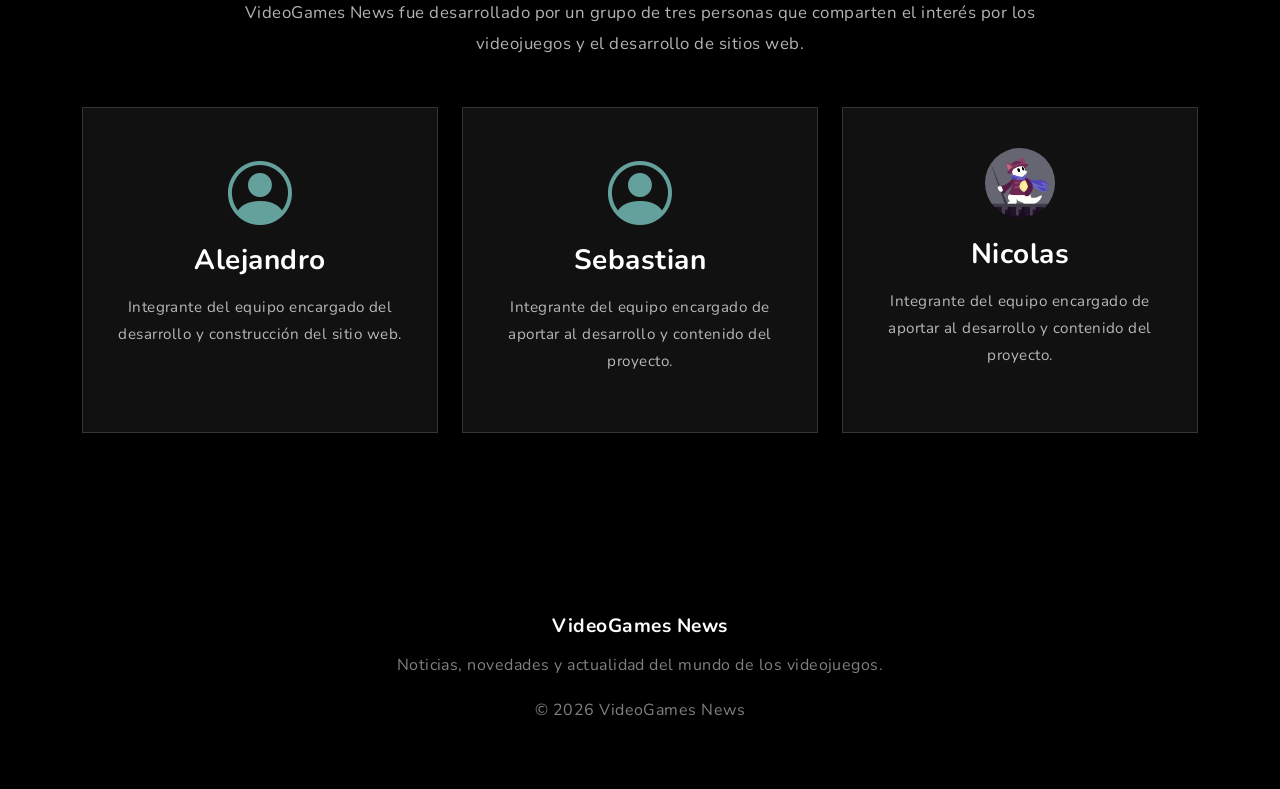
==== commit e0b58dd8: "icono nico" ====
--- a/about.html
+++ b/about.html
@@ -316,7 +316,12 @@
 
                     <div class="team-card">
 
-                        <i class="bi bi-person-circle"></i>
+                        <img src="assets/img/nico_icon.webp"
+                            alt="icon"
+                            style="width: 70px;
+                            height: auto;
+                            border-radius: 50%;
+                            margin-bottom: 20px;">
 
                         <h3>Nicolas</h3>
 
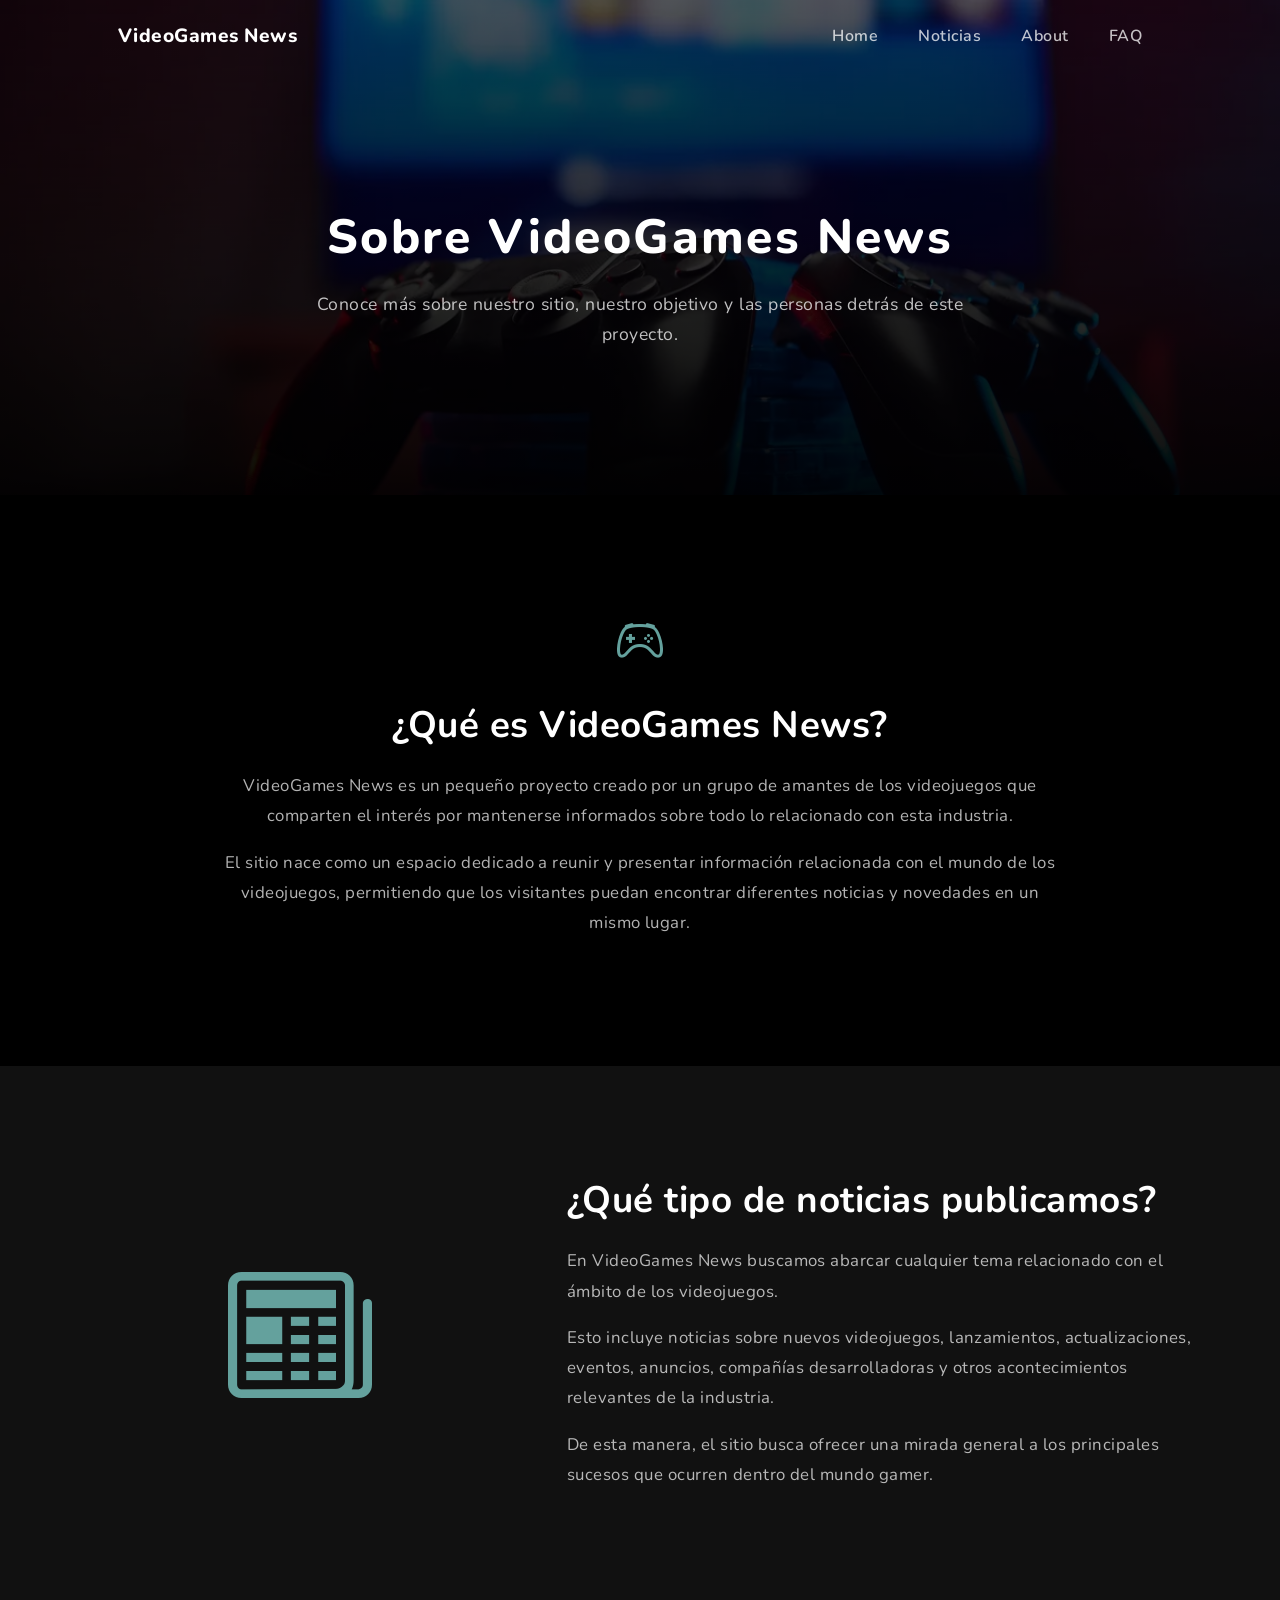
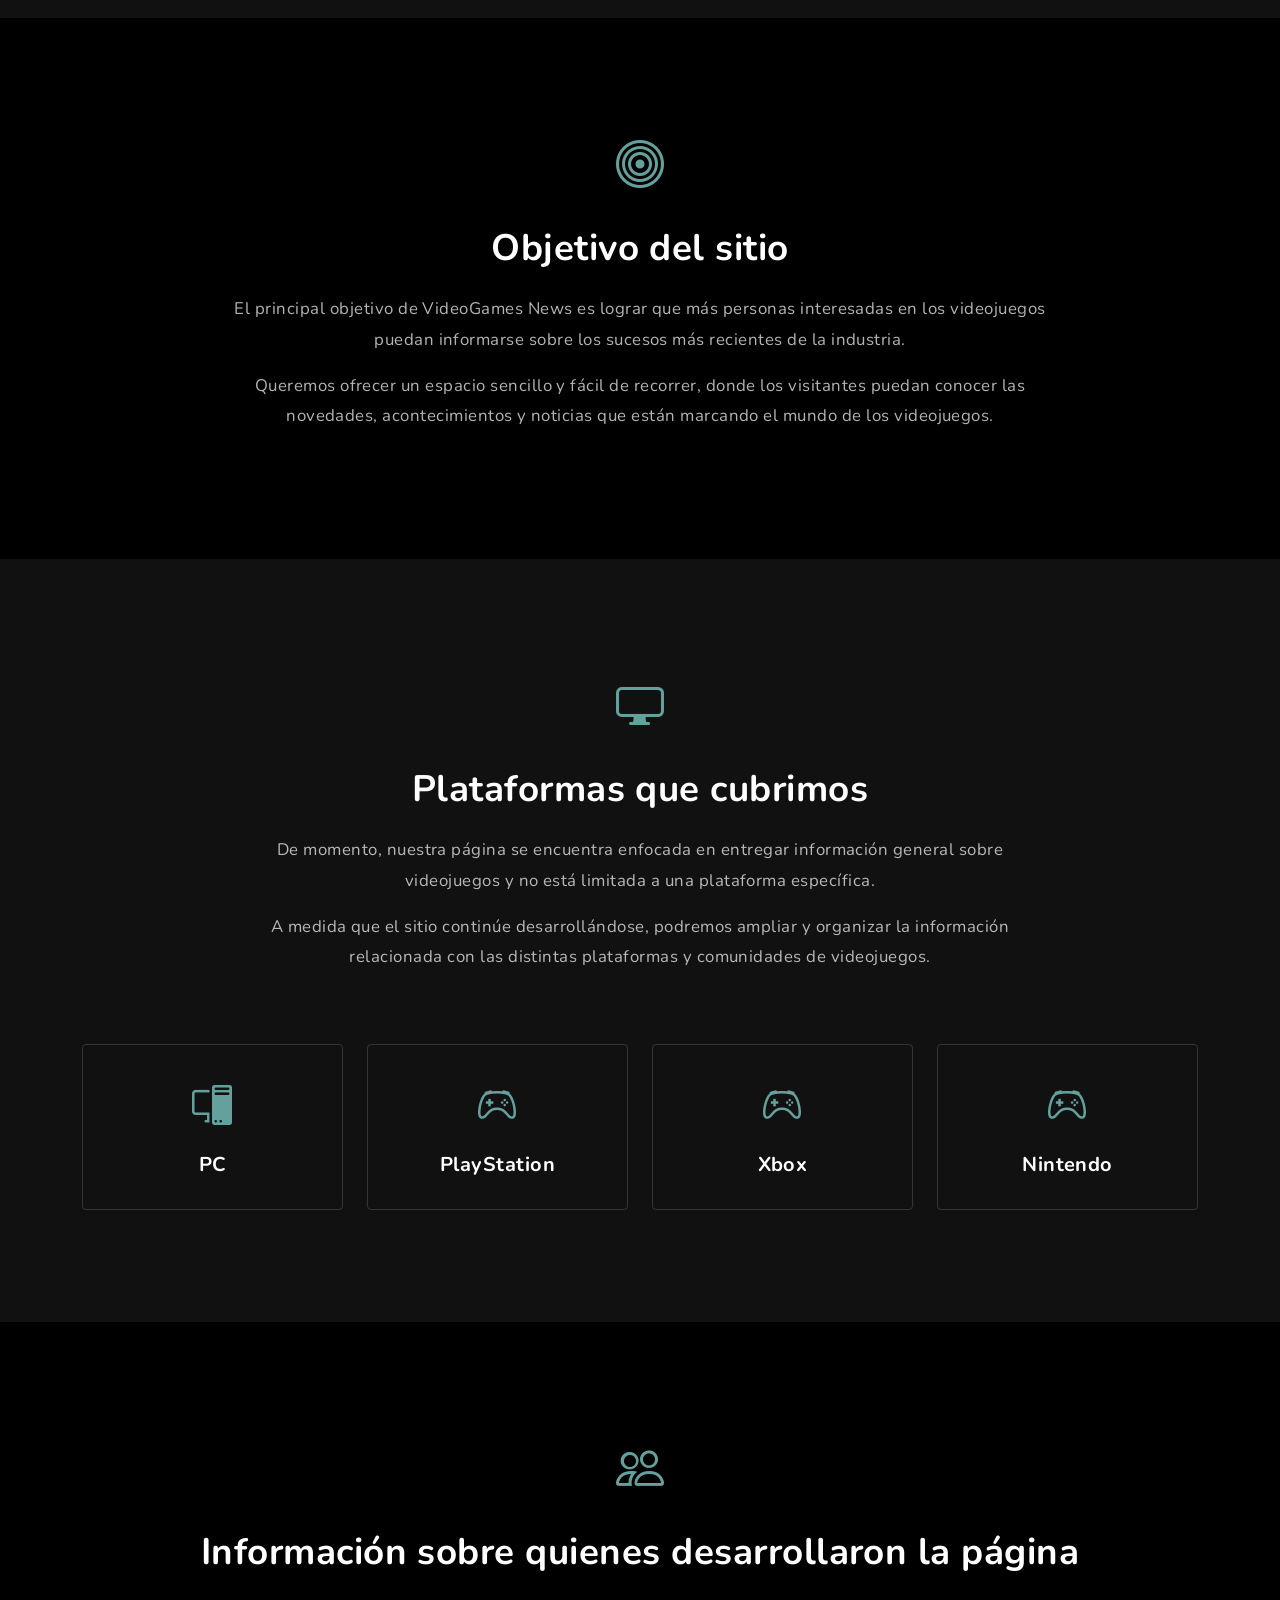
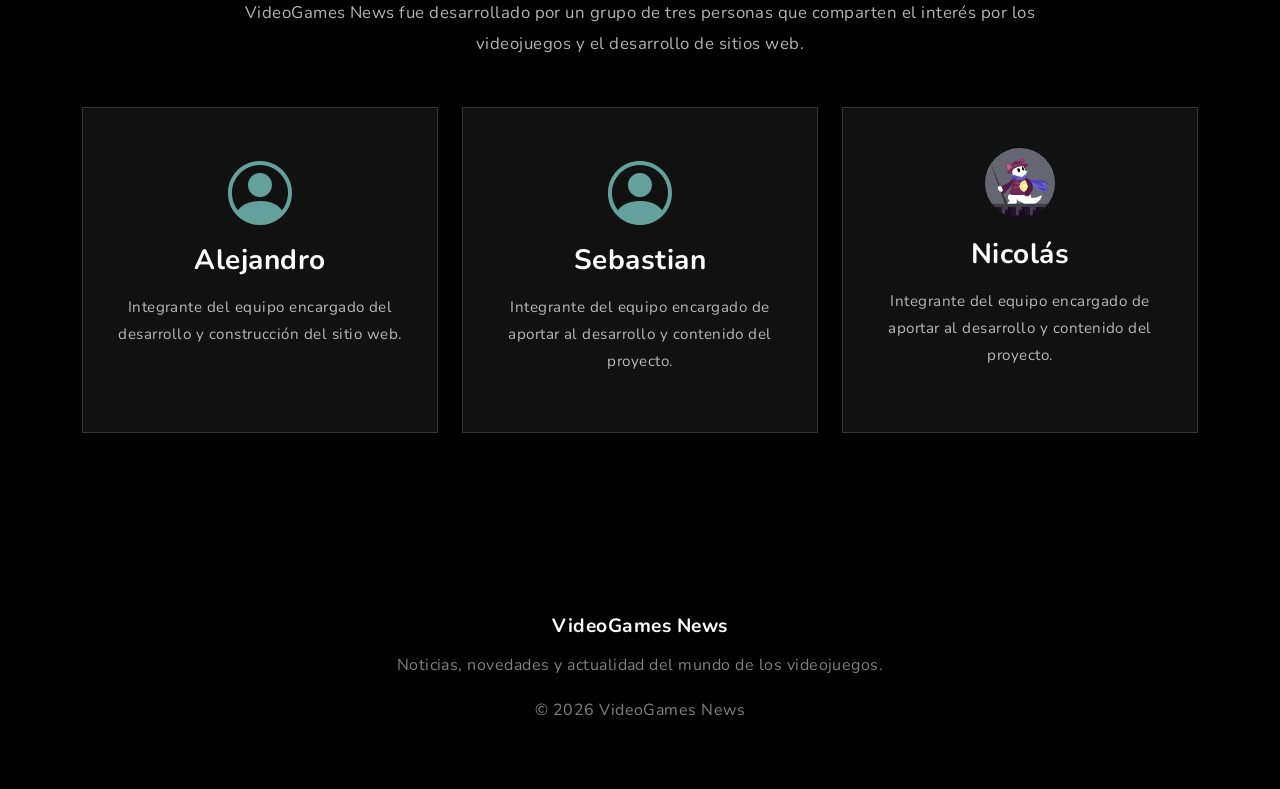
==== commit ccee686f: "corrección nombre" ====
--- a/about.html
+++ b/about.html
@@ -323,7 +323,7 @@
                             border-radius: 50%;
                             margin-bottom: 20px;">
 
-                        <h3>Nicolas</h3>
+                        <h3>Nicolás</h3>
 
                         <p>
                             Integrante del equipo encargado de aportar
